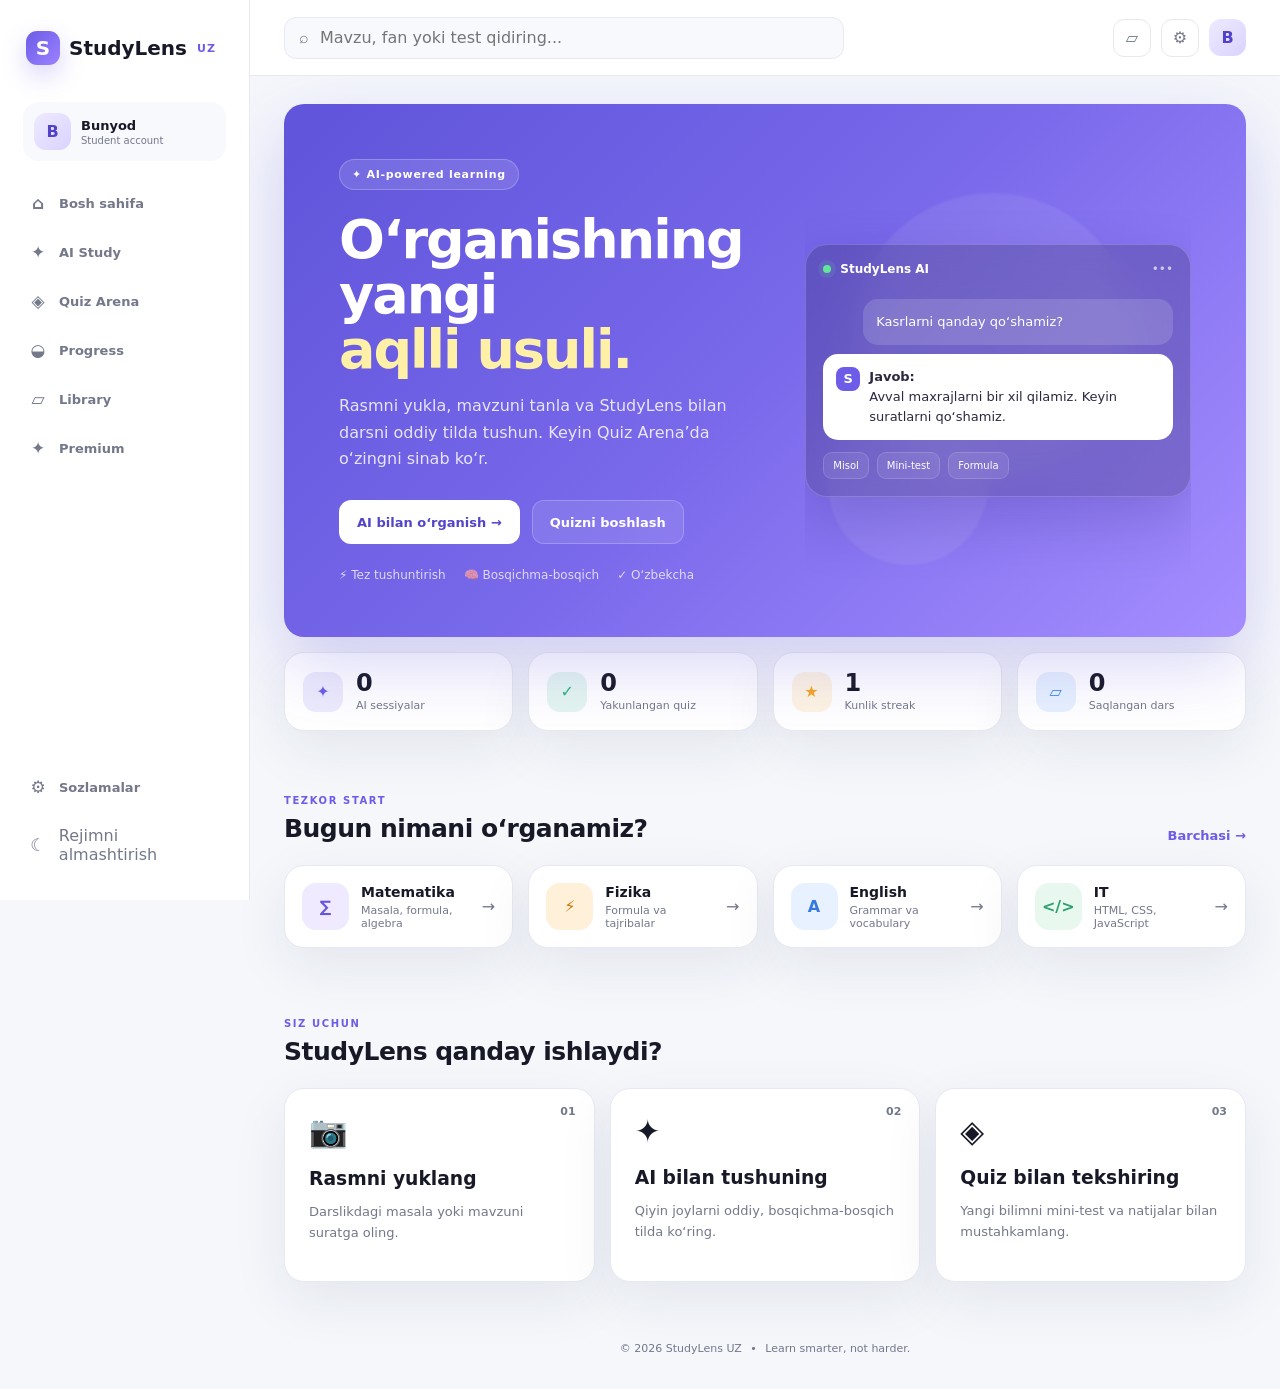
==== index.html @ 44b104f2 "first commit" ====
<!DOCTYPE html>
<html lang="uz">

<head>
    <meta charset="UTF-8" />
    <meta name="viewport" content="width=device-width, initial-scale=1.0" />
    <meta name="theme-color" content="#6c5ce7" />
    <title>StudyLens — Aqlli o‘qish platformasi</title>
    <link rel="stylesheet" href="style.css" />
</head>

<body data-page="home">
    <div class="app-shell">
        <aside class="sidebar" id="sidebar">
            <a class="brand" href="index.html"><span class="brand-mark">S</span><span>StudyLens</span><b>UZ</b></a>
            <div class="profile-mini">
                <div class="avatar" data-avatar>B</div>
                <div><strong data-name>Bunyod</strong><small>Student account</small></div>
            </div>
            <nav class="nav">
                <a href="index.html" data-nav="home"><span>⌂</span> Bosh sahifa</a>
                <a href="study.html" data-nav="study"><span>✦</span> AI Study</a>
                <a href="quiz.html" data-nav="quiz"><span>◈</span> Quiz Arena</a>
                <a href="progress.html" data-nav="progress"><span>◒</span> Progress</a>
                <a href="library.html" data-nav="library"><span>▱</span> Library</a>
                <a href="premium.html" data-nav="premium"><span>✦</span> Premium</a>
            </nav>
            <div class="sidebar-bottom">
                <a href="settings.html" data-nav="settings"><span>⚙</span> Sozlamalar</a>
                <button class="theme-toggle" id="themeToggle"><span>☾</span> Rejimni almashtirish</button>
            </div>
        </aside>

        <main class="main">
            <header class="topbar">
                <button class="mobile-menu" id="mobileMenu">☰</button>
                <div class="search"><span>⌕</span><input id="globalSearch"
                        placeholder="Mavzu, fan yoki test qidiring..." /></div>
                <div class="top-actions"><a class="icon-btn" href="library.html" title="Library">▱</a><a
                        class="icon-btn" href="settings.html" title="Sozlamalar">⚙</a>
                    <div class="avatar" data-avatar>B</div>
                </div>
            </header>

            <section class="page hero-page">
                <div class="hero-main card gradient-card">
                    <div class="hero-copy">
                        <div class="pill">✦ AI-powered learning</div>
                        <h1>O‘rganishning yangi<br /><span>aqlli usuli.</span></h1>
                        <p>Rasmni yukla, mavzuni tanla va StudyLens bilan darsni oddiy tilda tushun. Keyin Quiz Arena’da
                            o‘zingni sinab ko‘r.</p>
                        <div class="hero-actions"><a href="study.html" class="btn btn-light">AI bilan o‘rganish →</a><a
                                href="quiz.html" class="btn btn-ghost">Quizni boshlash</a></div>
                        <div class="hero-meta"><span>⚡ Tez tushuntirish</span><span>🧠 Bosqichma-bosqich</span><span>✓
                                O‘zbekcha</span></div>
                    </div>
                    <div class="hero-visual">
                        <div class="orb orb-1"></div>
                        <div class="orb orb-2"></div>
                        <div class="ai-window">
                            <div class="ai-head"><span class="ai-dot"></span><strong>StudyLens
                                    AI</strong><span>•••</span></div>
                            <div class="ai-message user-msg">Kasrlarni qanday qo‘shamiz?</div>
                            <div class="ai-message ai-msg"><span class="tiny-logo">S</span>
                                <div><strong>Javob:</strong><br />Avval maxrajlarni bir xil qilamiz. Keyin suratlarni
                                    qo‘shamiz.</div>
                            </div>
                            <div class="ai-chip-row"><span>Misol</span><span>Mini-test</span><span>Formula</span></div>
                        </div>
                    </div>
                </div>

                <div class="stats-row">
                    <div class="stat-card card"><span class="stat-icon purple">✦</span>
                        <div><strong data-stat="sessions">0</strong><small>AI sessiyalar</small></div>
                    </div>
                    <div class="stat-card card"><span class="stat-icon green">✓</span>
                        <div><strong data-stat="quizzes">0</strong><small>Yakunlangan quiz</small></div>
                    </div>
                    <div class="stat-card card"><span class="stat-icon orange">★</span>
                        <div><strong data-stat="streak">1</strong><small>Kunlik streak</small></div>
                    </div>
                    <div class="stat-card card"><span class="stat-icon blue">▱</span>
                        <div><strong data-stat="saved">0</strong><small>Saqlangan dars</small></div>
                    </div>
                </div>

                <div class="section-head">
                    <div><span class="eyebrow">TEZKOR START</span>
                        <h2>Bugun nimani o‘rganamiz?</h2>
                    </div><a href="study.html" class="text-link">Barchasi →</a>
                </div>
                <div class="quick-grid">
                    <a class="subject-card card" href="study.html?subject=matematika">
                        <div class="subject-icon math">∑</div>
                        <div>
                            <h3>Matematika</h3>
                            <p>Masala, formula, algebra</p>
                        </div><span>→</span>
                    </a>
                    <a class="subject-card card" href="study.html?subject=fizika">
                        <div class="subject-icon physics">⚡</div>
                        <div>
                            <h3>Fizika</h3>
                            <p>Formula va tajribalar</p>
                        </div><span>→</span>
                    </a>
                    <a class="subject-card card" href="study.html?subject=english">
                        <div class="subject-icon english">A</div>
                        <div>
                            <h3>English</h3>
                            <p>Grammar va vocabulary</p>
                        </div><span>→</span>
                    </a>
                    <a class="subject-card card" href="study.html?subject=it">
                        <div class="subject-icon it">&lt;/&gt;</div>
                        <div>
                            <h3>IT</h3>
                            <p>HTML, CSS, JavaScript</p>
                        </div><span>→</span>
                    </a>
                </div>

                <div class="section-head top-gap">
                    <div><span class="eyebrow">SIZ UCHUN</span>
                        <h2>StudyLens qanday ishlaydi?</h2>
                    </div>
                </div>
                <div class="steps-grid">
                    <div class="step-card card">
                        <div class="step-number">01</div>
                        <div class="step-emoji">📷</div>
                        <h3>Rasmni yuklang</h3>
                        <p>Darslikdagi masala yoki mavzuni suratga oling.</p>
                    </div>
                    <div class="step-card card">
                        <div class="step-number">02</div>
                        <div class="step-emoji">✦</div>
                        <h3>AI bilan tushuning</h3>
                        <p>Qiyin joylarni oddiy, bosqichma-bosqich tilda ko‘ring.</p>
                    </div>
                    <div class="step-card card">
                        <div class="step-number">03</div>
                        <div class="step-emoji">◈</div>
                        <h3>Quiz bilan tekshiring</h3>
                        <p>Yangi bilimni mini-test va natijalar bilan mustahkamlang.</p>
                    </div>
                </div>
            </section>
            <footer class="footer">© 2026 StudyLens UZ <span>•</span> Learn smarter, not harder.</footer>
        </main>
    </div>
    <script src="app.js"></script>
</body>

</html>
---- style.css ----
:root {
    --bg: #f5f7fb;
    --surface: #fff;
    --surface-2: #f8f9fd;
    --text: #171927;
    --muted: #73788a;
    --line: #e7e9f0;
    --primary: #6c5ce7;
    --primary-2: #8f7cf6;
    --green: #27b47e;
    --orange: #f5a623;
    --blue: #3c8cf5;
    --danger: #e25555;
    --shadow: 0 18px 55px rgba(30, 35, 75, .08);
    --radius: 20px;
    --sidebar: 250px;
}

* {
    box-sizing: border-box
}

html {
    scroll-behavior: smooth
}

body {
    margin: 0;
    font-family: Inter, ui-sans-serif, system-ui, -apple-system, BlinkMacSystemFont, "Segoe UI", sans-serif;
    background: var(--bg);
    color: var(--text);
    transition: .2s
}

body.dark {
    --bg: #0c0e15;
    --surface: #151823;
    --surface-2: #1c2030;
    --text: #f6f7ff;
    --muted: #a8adbd;
    --line: #2b3040;
    --shadow: 0 18px 55px rgba(0, 0, 0, .34)
}

body.dark .topbar {
    background: rgba(21, 24, 35, .92)
}

body.dark .search {
    background: #10131d
}

body.dark .profile-mini {
    background: #10131d
}

body.dark .card {
    box-shadow: 0 18px 55px rgba(0, 0, 0, .22)
}

body.dark .btn-secondary {
    background: var(--surface-2)
}

body.dark .ai-msg {
    background: #202435;
    color: #f5f6ff
}

body.dark .result-badge {
    background: #242036
}

body.dark .theme-option.active {
    background: rgba(108, 92, 231, .14)
}

body:not(.dark) .theme-option[data-theme-choice="light"] {
    background: rgba(108, 92, 231, .06)
}

a {
    color: inherit
}

.app-shell {
    min-height: 100vh;
    display: flex
}

.sidebar {
    width: var(--sidebar);
    position: fixed;
    left: 0;
    top: 0;
    bottom: 0;
    background: var(--surface);
    border-right: 1px solid var(--line);
    padding: 24px 16px;
    display: flex;
    flex-direction: column;
    z-index: 30
}

.brand {
    display: flex;
    align-items: center;
    gap: 9px;
    padding: 7px 10px;
    text-decoration: none;
    font-weight: 900;
    font-size: 20px
}

.brand-mark {
    width: 34px;
    height: 34px;
    display: grid;
    place-items: center;
    color: #fff;
    background: linear-gradient(135deg, var(--primary), #9b81ff);
    border-radius: 11px;
    box-shadow: 0 10px 24px rgba(108, 92, 231, .25)
}

.brand b {
    font-size: 11px;
    letter-spacing: 1px;
    color: var(--primary);
    margin-left: 1px
}

.profile-mini {
    margin: 30px 7px 20px;
    padding: 11px;
    border-radius: 16px;
    background: var(--surface-2);
    display: flex;
    align-items: center;
    gap: 10px
}

.profile-mini small,
.profile-mini strong {
    display: block
}

.profile-mini strong {
    font-size: 13px
}

.profile-mini small {
    font-size: 10px;
    color: var(--muted);
    margin-top: 2px
}

.avatar {
    width: 37px;
    height: 37px;
    border-radius: 12px;
    background: linear-gradient(135deg, #efeaff, #d9d3ff);
    color: #5142c9;
    display: grid;
    place-items: center;
    font-weight: 800;
    flex: none
}

.nav {
    display: flex;
    flex-direction: column;
    gap: 5px
}

.nav a,
.sidebar-bottom>a,
.theme-toggle {
    border: 0;
    background: transparent;
    text-decoration: none;
    color: var(--muted);
    display: flex;
    align-items: center;
    gap: 12px;
    padding: 12px 13px;
    border-radius: 13px;
    font-weight: 650;
    font-size: 13px;
    cursor: pointer;
    text-align: left
}

.nav a span,
.sidebar-bottom span {
    width: 18px;
    text-align: center;
    font-size: 17px
}

.nav a:hover,
.sidebar-bottom>a:hover,
.theme-toggle:hover {
    background: var(--surface-2);
    color: var(--text)
}

.nav a.active,
.sidebar-bottom>a.active {
    background: rgba(108, 92, 231, .11);
    color: var(--primary)
}

.sidebar-bottom {
    margin-top: auto
}

.theme-toggle {
    width: 100%;
    font: inherit;
    margin-top: 5px
}

.main {
    margin-left: var(--sidebar);
    width: calc(100% - var(--sidebar));
    min-width: 0
}

.topbar {
    height: 76px;
    background: var(--surface);
    border-bottom: 1px solid var(--line);
    display: flex;
    align-items: center;
    justify-content: space-between;
    padding: 0 34px;
    position: sticky;
    top: 0;
    z-index: 20
}

.search {
    height: 42px;
    min-width: 320px;
    max-width: 560px;
    flex: 1;
    margin-right: 30px;
    background: var(--surface-2);
    border: 1px solid var(--line);
    border-radius: 12px;
    display: flex;
    align-items: center;
    gap: 9px;
    padding: 0 14px;
    color: var(--muted)
}

.search input {
    border: 0;
    outline: 0;
    background: transparent;
    color: var(--text);
    font: inherit;
    width: 100%
}

.top-actions {
    display: flex;
    align-items: center;
    gap: 10px
}

.icon-btn {
    width: 38px;
    height: 38px;
    display: grid;
    place-items: center;
    background: var(--surface);
    border: 1px solid var(--line);
    border-radius: 11px;
    text-decoration: none;
    color: var(--muted);
    cursor: pointer
}

.icon-btn:hover {
    color: var(--text);
    transform: translateY(-1px)
}

.icon-btn.small {
    width: 35px;
    height: 35px
}

.mobile-menu {
    display: none;
    border: 0;
    background: transparent;
    font-size: 22px;
    color: var(--text)
}

.page {
    padding: 34px;
    max-width: 1420px;
    margin: 0 auto
}

.card {
    background: var(--surface);
    border: 1px solid var(--line);
    box-shadow: var(--shadow);
    border-radius: var(--radius)
}

.hero-page {
    padding-top: 28px
}

.gradient-card {
    border: 0;
    overflow: hidden;
    position: relative;
    background: linear-gradient(135deg, #5f54da 0%, #7868ea 48%, #a58dff 100%);
    color: #fff;
    box-shadow: 0 26px 70px rgba(96, 82, 218, .25)
}

.hero-main {
    min-height: 438px;
    display: grid;
    grid-template-columns: 1.05fr .95fr;
    padding: 55px;
    gap: 40px
}

.hero-copy {
    align-self: center;
    max-width: 700px
}

.pill {
    display: inline-flex;
    align-items: center;
    gap: 6px;
    padding: 8px 12px;
    border: 1px solid rgba(255, 255, 255, .22);
    background: rgba(255, 255, 255, .12);
    border-radius: 999px;
    font-size: 11px;
    font-weight: 800;
    letter-spacing: .7px
}

.pill.soft {
    background: rgba(108, 92, 231, .09);
    border: 0;
    color: var(--primary)
}

.hero-copy h1 {
    font-size: 54px;
    line-height: 1.02;
    letter-spacing: -2px;
    margin: 22px 0 16px
}

.hero-copy h1 span {
    color: #fff0a8
}

.hero-copy p {
    max-width: 650px;
    color: rgba(255, 255, 255, .83);
    font-size: 16px;
    line-height: 1.65
}

.hero-actions {
    display: flex;
    gap: 12px;
    flex-wrap: wrap;
    margin: 28px 0 24px
}

.btn {
    display: inline-flex;
    justify-content: center;
    align-items: center;
    gap: 8px;
    min-height: 44px;
    padding: 0 17px;
    border-radius: 12px;
    border: 1px solid transparent;
    text-decoration: none;
    font-weight: 800;
    font-size: 13px;
    cursor: pointer;
    transition: .18s
}

.btn:hover {
    transform: translateY(-1px)
}

.btn-primary {
    background: var(--primary);
    color: #fff;
    box-shadow: 0 10px 24px rgba(108, 92, 231, .24)
}

.btn-light {
    background: #fff;
    color: #5245ca
}

.btn-ghost {
    background: rgba(255, 255, 255, .1);
    color: #fff;
    border-color: rgba(255, 255, 255, .22)
}

.btn-secondary {
    background: var(--surface);
    color: var(--text);
    border-color: var(--line)
}

.btn-danger {
    background: rgba(226, 85, 85, .1);
    color: var(--danger);
    border-color: rgba(226, 85, 85, .25)
}

.wide {
    width: 100%
}

.hero-meta {
    display: flex;
    gap: 18px;
    flex-wrap: wrap;
    color: rgba(255, 255, 255, .75);
    font-size: 12px
}

.hero-visual {
    position: relative;
    display: grid;
    place-items: center;
    overflow: hidden
}

.orb {
    position: absolute;
    border-radius: 50%;
    filter: blur(1px);
    background: rgba(255, 255, 255, .08)
}

.orb-1 {
    width: 280px;
    height: 280px;
    right: 15%;
    top: 8%
}

.orb-2 {
    width: 160px;
    height: 160px;
    left: 6%;
    bottom: 4%
}

.ai-window {
    width: min(390px, 100%);
    padding: 17px;
    border: 1px solid rgba(255, 255, 255, .18);
    background: rgba(20, 17, 57, .22);
    backdrop-filter: blur(18px);
    border-radius: 22px;
    box-shadow: 0 24px 60px rgba(35, 27, 108, .2);
    position: relative
}

.ai-head {
    display: flex;
    align-items: center;
    gap: 9px;
    font-size: 12px;
    padding-bottom: 14px
}

.ai-head>span:last-child {
    margin-left: auto;
    opacity: .65
}

.ai-dot {
    width: 8px;
    height: 8px;
    background: #61e69a;
    border-radius: 50%;
    box-shadow: 0 0 0 5px rgba(97, 230, 154, .1)
}

.ai-message {
    padding: 13px;
    border-radius: 15px;
    font-size: 13px;
    line-height: 1.55;
    margin-top: 9px
}

.user-msg {
    margin-left: 40px;
    background: rgba(255, 255, 255, .14)
}

.ai-msg {
    display: flex;
    gap: 9px;
    background: #fff;
    color: #2a2940
}

.tiny-logo {
    width: 24px;
    height: 24px;
    background: var(--primary);
    color: #fff;
    border-radius: 8px;
    display: grid;
    place-items: center;
    font-weight: 900;
    flex: none
}

.ai-chip-row {
    display: flex;
    gap: 8px;
    margin-top: 12px
}

.ai-chip-row span {
    font-size: 10px;
    padding: 7px 9px;
    border: 1px solid rgba(255, 255, 255, .15);
    border-radius: 9px;
    background: rgba(255, 255, 255, .08)
}

.stats-row {
    display: grid;
    grid-template-columns: repeat(4, 1fr);
    gap: 15px;
    margin-top: 15px
}

.stat-card {
    padding: 18px;
    display: flex;
    align-items: center;
    gap: 13px
}

.stat-card strong {
    font-size: 24px;
    line-height: 1
}

.stat-card small,
.metric small {
    display: block;
    color: var(--muted);
    font-size: 11px;
    margin-top: 4px
}

.stat-icon {
    width: 40px;
    height: 40px;
    border-radius: 13px;
    display: grid;
    place-items: center;
    font-weight: 900
}

.purple {
    background: rgba(108, 92, 231, .12);
    color: var(--primary)
}

.green {
    background: rgba(39, 180, 126, .12);
    color: var(--green)
}

.orange {
    background: rgba(245, 166, 35, .13);
    color: var(--orange)
}

.blue {
    background: rgba(60, 140, 245, .12);
    color: var(--blue)
}

.section-head {
    display: flex;
    justify-content: space-between;
    align-items: flex-end;
    gap: 15px;
    margin: 58px 0 22px
}

.section-head h2 {
    margin: 6px 0 0;
    font-size: 25px;
    letter-spacing: -.5px
}

.eyebrow {
    font-size: 10px;
    letter-spacing: 1.6px;
    font-weight: 900;
    color: var(--primary)
}

.text-link {
    font-size: 13px;
    font-weight: 800;
    color: var(--primary);
    text-decoration: none
}

.quick-grid {
    display: grid;
    grid-template-columns: repeat(4, 1fr);
    gap: 15px
}

.subject-card {
    padding: 17px;
    display: grid;
    grid-template-columns: auto 1fr auto;
    align-items: center;
    gap: 12px;
    text-decoration: none
}

.subject-card h3 {
    margin: 0 0 4px;
    font-size: 14px
}

.subject-card p {
    margin: 0;
    color: var(--muted);
    font-size: 11px
}

.subject-card>span:last-child {
    color: var(--muted)
}

.subject-icon {
    width: 47px;
    height: 47px;
    border-radius: 14px;
    display: grid;
    place-items: center;
    font-weight: 900
}

.math {
    background: #efeaff;
    color: #6655db
}

.physics {
    background: #fff0d9;
    color: #c77b0c
}

.english {
    background: #e8f1ff;
    color: #367ae0
}

.it {
    background: #e9f8ef;
    color: #2c9f6e
}

.top-gap {
    margin-top: 64px
}

.steps-grid {
    display: grid;
    grid-template-columns: repeat(3, 1fr);
    gap: 15px
}

.step-card {
    padding: 24px;
    position: relative;
    overflow: hidden
}

.step-number {
    position: absolute;
    right: 18px;
    top: 16px;
    font-size: 11px;
    font-weight: 900;
    color: var(--muted)
}

.step-emoji {
    font-size: 31px;
    margin-bottom: 18px
}

.step-card h3 {
    margin: 0 0 8px
}

.step-card p,
.page-subtitle {
    color: var(--muted);
    font-size: 13px;
    line-height: 1.6
}

.footer {
    padding: 26px 34px 34px;
    text-align: center;
    color: var(--muted);
    font-size: 11px
}

.footer span {
    padding: 0 5px
}

.page-title {
    font-size: 36px;
    letter-spacing: -1.2px;
    margin: 8px 0 0
}

.page-subtitle {
    margin: 8px 0 0;
    max-width: 720px
}

.status-pill,
.streak-box {
    display: flex;
    align-items: center;
    gap: 8px;
    background: var(--surface);
    border: 1px solid var(--line);
    padding: 10px 13px;
    border-radius: 12px;
    font-size: 11px;
    font-weight: 800
}

.status-pill i {
    width: 8px;
    height: 8px;
    background: var(--green);
    border-radius: 50%;
    box-shadow: 0 0 0 5px rgba(39, 180, 126, .1)
}

.study-layout {
    display: grid;
    grid-template-columns: 1fr 1fr;
    gap: 15px
}

.upload-card,
.answer-card {
    padding: 22px
}

.card-title-row {
    display: flex;
    align-items: center;
    justify-content: space-between;
    gap: 12px
}

.card-title-row h2 {
    font-size: 17px;
    margin: 0
}

.card-title-row p {
    font-size: 11px;
    color: var(--muted);
    margin: 4px 0 0
}

.mini-badge {
    font-size: 9px;
    font-weight: 900;
    letter-spacing: 1px;
    padding: 7px 8px;
    border-radius: 8px;
    background: var(--surface-2);
    border: 1px solid var(--line);
    color: var(--muted)
}

.dropzone {
    margin-top: 18px;
    border: 1.5px dashed #cfd2df;
    background: var(--surface-2);
    min-height: 185px;
    border-radius: 16px;
    display: flex;
    flex-direction: column;
    align-items: center;
    justify-content: center;
    text-align: center;
    padding: 20px;
    transition: .18s
}

.dark .dropzone {
    border-color: #383c4c
}

.dropzone.drag {
    border-color: var(--primary);
    background: rgba(108, 92, 231, .07)
}

.drop-icon {
    width: 48px;
    height: 48px;
    border-radius: 14px;
    background: rgba(108, 92, 231, .11);
    color: var(--primary);
    display: grid;
    place-items: center;
    font-size: 24px;
    font-weight: 900;
    margin-bottom: 10px
}

.dropzone h3 {
    font-size: 13px;
    margin: 0
}

.dropzone p {
    color: var(--muted);
    font-size: 10px;
    margin: 5px 0 15px
}

.file-btn {
    min-height: 37px;
    padding: 0 13px;
    font-size: 11px
}

.image-preview {
    position: relative;
    margin-top: 14px
}

.image-preview img {
    width: 100%;
    max-height: 250px;
    object-fit: contain;
    border-radius: 14px;
    background: var(--surface-2);
    border: 1px solid var(--line)
}

.remove-image {
    position: absolute;
    right: 10px;
    top: 10px;
    width: 31px;
    height: 31px;
    border: 0;
    border-radius: 10px;
    background: rgba(17, 18, 26, .8);
    color: #fff;
    font-size: 20px;
    cursor: pointer
}

.hidden {
    display: none !important
}

.form-grid {
    display: grid;
    grid-template-columns: 1fr 1fr;
    gap: 12px;
    margin-top: 15px
}

.form-grid label,
.textarea-label,
.settings-panel label {
    font-size: 11px;
    font-weight: 800;
    color: var(--muted)
}

select,
textarea,
input[type=text] {
    margin-top: 7px;
    width: 100%;
    border: 1px solid var(--line);
    background: var(--surface-2);
    color: var(--text);
    border-radius: 11px;
    outline: 0;
    padding: 12px 13px;
    font: inherit;
    font-size: 12px
}

textarea {
    height: 115px;
    resize: vertical
}

.textarea-label {
    display: block;
    margin-top: 13px
}

.prompt-row {
    display: flex;
    gap: 7px;
    flex-wrap: wrap;
    margin: 11px 0
}

.prompt-chip {
    border: 1px solid var(--line);
    background: var(--surface);
    color: var(--muted);
    padding: 7px 9px;
    border-radius: 999px;
    font-size: 10px;
    cursor: pointer
}

.prompt-chip:hover {
    border-color: var(--primary);
    color: var(--primary)
}

.answer-card {
    display: flex;
    flex-direction: column;
    min-height: 642px
}

.empty-state {
    flex: 1;
    display: grid;
    place-items: center;
    text-align: center;
    align-content: center;
    padding: 50px
}

.empty-orb {
    width: 73px;
    height: 73px;
    border-radius: 23px;
    display: grid;
    place-items: center;
    background: linear-gradient(135deg, #eeeaff, #f9f6ff);
    color: var(--primary);
    font-size: 30px;
    margin-bottom: 13px
}

.empty-state h3 {
    margin: 0 0 7px;
    font-size: 15px
}

.empty-state p {
    max-width: 280px;
    color: var(--muted);
    font-size: 11px;
    line-height: 1.6
}

.answer-content {
    margin-top: 22px;
    font-size: 13px;
    line-height: 1.72
}

.answer-content h3 {
    margin: 0 0 10px;
    font-size: 18px
}

.answer-content h4 {
    font-size: 12px;
    margin: 20px 0 8px
}

.answer-content .formula {
    font-family: ui-monospace, SFMono-Regular, Menlo, monospace;
    background: var(--surface-2);
    border: 1px solid var(--line);
    padding: 13px;
    border-radius: 12px
}

.answer-content .callout {
    padding: 12px 13px;
    background: rgba(108, 92, 231, .08);
    border-left: 3px solid var(--primary);
    border-radius: 10px
}

.answer-footer {
    display: flex;
    justify-content: space-between;
    align-items: center;
    margin-top: auto;
    padding-top: 17px;
    border-top: 1px solid var(--line);
    color: var(--muted);
    font-size: 10px
}

.text-btn {
    border: 0;
    background: transparent;
    color: var(--primary);
    font-weight: 800;
    cursor: pointer;
    padding: 0
}

.tip-banner {
    margin-top: 15px;
    display: flex;
    align-items: flex-start;
    gap: 13px;
    padding: 17px
}

.tip-icon {
    width: 38px;
    height: 38px;
    border-radius: 12px;
    background: #fff4d9;
    display: grid;
    place-items: center
}

.tip-banner strong {
    font-size: 12px
}

.tip-banner p {
    margin: 4px 0 0;
    color: var(--muted);
    font-size: 11px
}

.streak-box strong {
    font-size: 18px;
    display: block
}

.streak-box small {
    color: var(--muted);
    font-size: 9px
}

.quiz-categories {
    display: grid;
    grid-template-columns: repeat(4, 1fr);
    gap: 12px
}

.quiz-category {
    border: 1px solid var(--line);
    background: var(--surface);
    border-radius: 17px;
    padding: 15px;
    text-align: left;
    cursor: pointer;
    display: grid;
    grid-template-columns: auto 1fr;
    column-gap: 11px;
    row-gap: 2px
}

.quiz-category span {
    grid-row: 1/3;
    width: 43px;
    height: 43px;
    border-radius: 13px;
    display: grid;
    place-items: center;
    background: var(--surface-2);
    color: var(--primary);
    font-weight: 900
}

.quiz-category strong {
    align-self: end;
    font-size: 12px
}

.quiz-category small {
    font-size: 10px;
    color: var(--muted)
}

.quiz-category.active {
    border-color: rgba(108, 92, 231, .35);
    box-shadow: 0 10px 30px rgba(108, 92, 231, .08)
}

.featured-quiz {
    margin-top: 15px;
    padding: 32px;
    display: flex;
    justify-content: space-between;
    align-items: center;
    overflow: hidden
}

.featured-quiz h2 {
    font-size: 29px;
    margin: 14px 0 9px
}

.featured-quiz p {
    color: var(--muted);
    font-size: 12px;
    margin-bottom: 20px
}

.quiz-art {
    width: 155px;
    height: 155px;
    border-radius: 42px;
    background: linear-gradient(135deg, #ece8ff, #f8f5ff);
    display: grid;
    place-items: center;
    color: var(--primary);
    font-size: 80px;
    transform: rotate(7deg);
    box-shadow: 0 25px 55px rgba(108, 92, 231, .12)
}

.quiz-runner {
    padding-top: 14px
}

.quiz-top {
    display: flex;
    align-items: center;
    gap: 20px;
    margin-bottom: 16px
}

.quiz-progress {
    flex: 1
}

.progress-line {
    height: 7px;
    background: var(--line);
    border-radius: 999px;
    overflow: hidden
}

.progress-line span {
    height: 100%;
    display: block;
    width: 20%;
    background: var(--primary);
    border-radius: 999px;
    transition: .2s
}

.quiz-progress>span {
    font-size: 9px;
    color: var(--muted);
    display: block;
    margin-top: 5px;
    text-align: right
}

.timer {
    font-family: ui-monospace, monospace;
    font-weight: 900;
    font-size: 13px;
    padding: 9px 12px;
    border-radius: 10px;
    background: var(--surface);
    border: 1px solid var(--line)
}

.question-card {
    max-width: 850px;
    margin: 0 auto;
    padding: 30px
}

.question-card h2 {
    font-size: 26px;
    line-height: 1.35;
    margin: 10px 0 24px
}

.options {
    display: grid;
    gap: 10px
}

.option {
    border: 1px solid var(--line);
    background: var(--surface);
    border-radius: 13px;
    padding: 14px;
    text-align: left;
    font: inherit;
    color: var(--text);
    cursor: pointer
}

.option:hover {
    border-color: var(--primary);
    background: rgba(108, 92, 231, .05)
}

.option.selected {
    border-color: var(--primary);
    background: rgba(108, 92, 231, .1)
}

.question-card .btn {
    margin-top: 20px
}

.quiz-result {
    max-width: 650px;
    margin: 30px auto;
    padding: 36px;
    text-align: center
}

.result-badge {
    width: 74px;
    height: 74px;
    border-radius: 24px;
    display: grid;
    place-items: center;
    background: linear-gradient(135deg, #f3edff, #fff);
    color: var(--primary);
    font-size: 31px;
    margin: 0 auto 15px
}

.quiz-result h2 {
    font-size: 50px;
    margin: 9px 0
}

.quiz-result p {
    color: var(--muted);
    font-size: 13px
}

.result-actions {
    display: flex;
    justify-content: center;
    gap: 10px;
    margin-top: 22px
}

.progress-overview {
    display: grid;
    grid-template-columns: 1.6fr .8fr;
    gap: 15px
}

.level-card,
.ring-card {
    padding: 22px
}

.level-top {
    display: flex;
    align-items: center;
    gap: 14px
}

.level-avatar {
    width: 54px;
    height: 54px;
    border-radius: 16px;
    background: rgba(108, 92, 231, .11);
    color: var(--primary);
    display: grid;
    place-items: center;
    font-size: 20px;
    font-weight: 900
}

.level-top h2 {
    font-size: 17px;
    margin: 4px 0
}

.level-top p,
.ring-card p {
    margin: 0;
    color: var(--muted);
    font-size: 10px
}

.xp-line {
    height: 9px;
    background: var(--line);
    border-radius: 999px;
    overflow: hidden;
    margin-top: 23px
}

.xp-line span {
    display: block;
    height: 100%;
    background: linear-gradient(90deg, var(--primary), #9a88ff);
    border-radius: 999px
}

.level-meta {
    display: flex;
    justify-content: space-between;
    font-size: 10px;
    color: var(--muted);
    margin-top: 7px
}

.ring-card {
    display: flex;
    align-items: center;
    gap: 16px
}

.ring {
    --p: 0%;
    width: 100px;
    height: 100px;
    border-radius: 50%;
    background: conic-gradient(var(--primary) var(--p), var(--line) 0);
    display: grid;
    place-items: center;
    position: relative;
    flex: none
}

.ring:after {
    content: "";
    position: absolute;
    inset: 9px;
    background: var(--surface);
    border-radius: 50%
}

.ring>div {
    position: relative;
    z-index: 1;
    text-align: center
}

.ring strong {
    display: block;
    font-size: 17px
}

.ring small {
    display: block;
    font-size: 9px;
    color: var(--muted)
}

.metrics-grid {
    display: grid;
    grid-template-columns: repeat(4, 1fr);
    gap: 15px;
    margin-top: 15px
}

.metric {
    padding: 17px;
    display: flex;
    gap: 11px;
    align-items: center
}

.metric>span {
    font-size: 20px;
    color: var(--primary)
}

.metric strong {
    font-size: 21px
}

.chart-card {
    margin-top: 15px;
    padding: 22px
}

.bar-chart {
    height: 190px;
    display: flex;
    align-items: flex-end;
    gap: 12px;
    padding: 18px 6px 5px
}

.bar {
    flex: 1;
    min-width: 15px;
    background: linear-gradient(180deg, var(--primary-2), var(--primary));
    border-radius: 9px 9px 5px 5px;
    position: relative;
    opacity: .9
}

.bar em {
    position: absolute;
    bottom: -18px;
    left: 50%;
    transform: translateX(-50%);
    font-style: normal;
    font-size: 9px;
    color: var(--muted)
}

.bar i {
    position: absolute;
    top: -17px;
    left: 50%;
    transform: translateX(-50%);
    font-style: normal;
    font-size: 9px;
    color: var(--muted)
}

.insights {
    margin-top: 15px;
    padding: 0
}

.insight {
    display: flex;
    gap: 12px;
    padding: 18px;
    border-bottom: 1px solid var(--line)
}

.insight:last-child {
    border-bottom: 0
}

.insight-icon {
    width: 35px;
    height: 35px;
    border-radius: 11px;
    display: grid;
    place-items: center;
    background: rgba(108, 92, 231, .1);
    color: var(--primary)
}

.insight strong {
    font-size: 12px
}

.insight p {
    margin: 4px 0 0;
    color: var(--muted);
    font-size: 11px
}

.library-grid {
    display: grid;
    grid-template-columns: repeat(3, 1fr);
    gap: 15px
}

.library-item {
    padding: 19px
}

.library-item h3 {
    font-size: 15px;
    margin: 0 0 8px
}

.library-item p {
    font-size: 11px;
    color: var(--muted);
    line-height: 1.6;
    display: -webkit-box;
    -webkit-line-clamp: 4;
    -webkit-box-orient: vertical;
    overflow: hidden
}

.library-meta {
    display: flex;
    justify-content: space-between;
    align-items: center;
    margin-top: 15px;
    padding-top: 12px;
    border-top: 1px solid var(--line);
    font-size: 9px;
    color: var(--muted)
}

.library-item .delete-note {
    border: 0;
    background: transparent;
    color: var(--danger);
    cursor: pointer
}

.empty-library {
    grid-column: 1/-1;
    padding: 65px;
    text-align: center
}

.empty-library .empty-orb {
    margin: 0 auto 14px
}

.settings-layout {
    display: grid;
    grid-template-columns: 220px 1fr;
    gap: 15px
}

.settings-nav {
    padding: 10px;
    align-self: start
}

.settings-tab {
    display: block;
    width: 100%;
    text-align: left;
    background: transparent;
    border: 0;
    padding: 11px 12px;
    border-radius: 11px;
    color: var(--muted);
    font: inherit;
    font-size: 12px;
    cursor: pointer
}

.settings-tab.active {
    background: rgba(108, 92, 231, .1);
    color: var(--primary);
    font-weight: 800
}

.settings-panel {
    padding: 25px
}

.setting-section {
    padding-bottom: 25px;
    margin-bottom: 25px;
    border-bottom: 1px solid var(--line);
    display: grid;
    grid-template-columns: 1fr minmax(250px, 360px) auto;
    align-items: end;
    gap: 15px
}

.setting-section:last-child {
    border-bottom: 0;
    margin-bottom: 0;
    padding-bottom: 0
}

.setting-section h2 {
    font-size: 16px;
    margin: 6px 0
}

.setting-section p {
    margin: 0;
    color: var(--muted);
    font-size: 11px
}

.setting-section label {
    color: var(--text)
}

.theme-options {
    display: flex;
    gap: 8px
}

.theme-option {
    border: 1px solid var(--line);
    background: var(--surface-2);
    color: var(--text);
    border-radius: 11px;
    padding: 11px 15px;
    cursor: pointer;
    font: inherit;
    font-size: 11px
}

.theme-option.active {
    border-color: var(--primary);
    color: var(--primary)
}

.danger .eyebrow {
    color: var(--danger)
}

@media (max-width:1050px) {
    :root {
        --sidebar: 220px
    }

    .hero-main {
        grid-template-columns: 1fr
    }

    .hero-visual {
        display: none
    }

    .quick-grid {
        grid-template-columns: repeat(2, 1fr)
    }

    .study-layout {
        grid-template-columns: 1fr
    }

    .library-grid {
        grid-template-columns: repeat(2, 1fr)
    }

    .progress-overview {
        grid-template-columns: 1fr
    }

    .metrics-grid {
        grid-template-columns: repeat(2, 1fr)
    }
}

@media (max-width:760px) {
    :root {
        --sidebar: 0px
    }

    .sidebar {
        width: 260px;
        transform: translateX(-100%);
        transition: .2s;
        box-shadow: 25px 0 60px rgba(0, 0, 0, .12)
    }

    .sidebar.open {
        transform: translateX(0)
    }

    .main {
        margin-left: 0;
        width: 100%
    }

    .topbar {
        padding: 0 16px;
        gap: 10px
    }

    .mobile-menu {
        display: block
    }

    .search {
        min-width: 0;
        margin-right: 0
    }

    .top-actions .icon-btn {
        display: none
    }

    .page {
        padding: 22px 16px
    }

    .hero-main {
        padding: 31px 24px
    }

    .hero-copy h1 {
        font-size: 39px;
        letter-spacing: -1.5px
    }

    .stats-row,
    .quick-grid,
    .steps-grid,
    .quiz-categories,
    .metrics-grid,
    .library-grid {
        grid-template-columns: 1fr
    }

    .section-head {
        align-items: flex-start;
        flex-direction: column;
        margin-top: 35px
    }

    .page-title {
        font-size: 29px
    }

    .featured-quiz {
        padding: 24px
    }

    .quiz-art {
        display: none
    }

    .quiz-top {
        gap: 10px
    }

    .question-card {
        padding: 22px
    }

    .setting-section {
        grid-template-columns: 1fr
    }

    .settings-layout {
        grid-template-columns: 1fr
    }

    .settings-nav {
        display: flex;
        gap: 7px;
        overflow: auto
    }

    .settings-tab {
        white-space: nowrap
    }

    .ring-card {
        justify-content: center
    }

    .footer {
        padding-left: 16px;
        padding-right: 16px
    }
}


/* PREMIUM */
.premium-page {
    padding-top: 28px
}

.premium-hero {
    min-height: 460px;
    display: grid;
    grid-template-columns: 1.08fr .92fr;
    gap: 24px;
    padding: 50px;
    overflow: hidden;
    position: relative;
    background: linear-gradient(135deg, #151129 0%, #2a1e62 47%, #6c5ce7 100%);
    color: #fff;
    border: 0;
    box-shadow: 0 30px 90px rgba(66, 47, 155, .28)
}

.premium-hero:before {
    content: "";
    position: absolute;
    inset: 0;
    background: radial-gradient(circle at 80% 25%, rgba(255, 255, 255, .2), transparent 24%), radial-gradient(circle at 18% 90%, rgba(151, 126, 255, .18), transparent 30%);
    pointer-events: none
}

.premium-hero-copy {
    align-self: center;
    position: relative;
    z-index: 2;
    max-width: 690px
}

.premium-kicker {
    display: inline-flex;
    padding: 8px 11px;
    border-radius: 999px;
    background: rgba(255, 255, 255, .12);
    border: 1px solid rgba(255, 255, 255, .15);
    font-size: 10px;
    font-weight: 900;
    letter-spacing: 1.4px
}

.premium-hero h1 {
    margin: 20px 0 15px;
    font-size: 52px;
    line-height: 1.02;
    letter-spacing: -2px
}

.premium-hero h1 span {
    color: #ffe99b
}

.premium-hero p {
    max-width: 610px;
    color: rgba(255, 255, 255, .78);
    font-size: 15px;
    line-height: 1.7
}

.btn-premium {
    background: linear-gradient(135deg, #ffd86b, #fff1b6);
    color: #3b2b00;
    box-shadow: 0 13px 28px rgba(255, 216, 107, .2);
    border: 0
}

.premium-trust {
    display: flex;
    gap: 18px;
    flex-wrap: wrap;
    color: rgba(255, 255, 255, .68);
    font-size: 11px
}

.premium-orbit {
    position: relative;
    display: grid;
    place-items: center;
    min-height: 330px;
    overflow: hidden
}

.premium-ring {
    position: absolute;
    border-radius: 50%;
    border: 1px solid rgba(255, 255, 255, .2)
}

.ring-a {
    width: 310px;
    height: 310px;
    animation: spin 18s linear infinite
}

.ring-b {
    width: 220px;
    height: 220px;
    border-style: dashed;
    animation: spin-rev 13s linear infinite
}

.premium-glow {
    width: 240px;
    height: 240px;
    border-radius: 50%;
    background: radial-gradient(circle, rgba(255, 227, 128, .34), rgba(108, 92, 231, .05) 60%, transparent 70%);
    filter: blur(6px)
}

.premium-card-art {
    position: absolute;
    width: 190px;
    height: 235px;
    border-radius: 25px;
    display: flex;
    flex-direction: column;
    align-items: center;
    justify-content: center;
    background: linear-gradient(150deg, rgba(255, 255, 255, .17), rgba(255, 255, 255, .06));
    border: 1px solid rgba(255, 255, 255, .22);
    backdrop-filter: blur(20px);
    box-shadow: 0 30px 80px rgba(0, 0, 0, .25);
    text-align: center
}

.premium-card-art .premium-star {
    font-size: 40px;
    color: #ffe58d;
    margin-bottom: 13px
}

.premium-card-art strong {
    font-size: 20px;
    letter-spacing: 2px
}

.premium-card-art small {
    color: rgba(255, 255, 255, .68);
    margin-top: 5px;
    font-size: 10px
}

.premium-art-line {
    width: 90px;
    height: 2px;
    background: linear-gradient(90deg, transparent, #ffe58d, transparent);
    margin: 18px 0
}

.premium-card-art>span {
    font-size: 8px;
    letter-spacing: 1.2px;
    color: rgba(255, 255, 255, .55)
}

.premium-status {
    margin-top: 15px;
    padding: 20px 22px;
    display: flex;
    align-items: center;
    gap: 14px
}

.premium-status-icon {
    width: 45px;
    height: 45px;
    border-radius: 14px;
    display: grid;
    place-items: center;
    background: rgba(108, 92, 231, .11);
    color: var(--primary);
    font-size: 20px
}

.premium-status h2 {
    margin: 5px 0;
    font-size: 18px
}

.premium-status p {
    margin: 0;
    color: var(--muted);
    font-size: 11px
}

.premium-status-badge {
    margin-left: auto;
    padding: 8px 10px;
    border-radius: 999px;
    font-size: 9px;
    font-weight: 900;
    background: var(--surface-2);
    color: var(--muted);
    border: 1px solid var(--line)
}

.premium-status-badge.is-premium {
    background: rgba(255, 214, 93, .16);
    color: #b78300;
    border-color: rgba(255, 214, 93, .35)
}

.premium-feature-grid {
    display: grid;
    grid-template-columns: repeat(3, 1fr);
    gap: 15px
}

.premium-feature {
    padding: 19px;
    display: grid;
    grid-template-columns: auto 1fr auto;
    gap: 12px;
    align-items: start
}

.feature-icon {
    width: 42px;
    height: 42px;
    border-radius: 13px;
    display: grid;
    place-items: center;
    font-weight: 900
}

.feature-icon.pink {
    background: rgba(227, 91, 180, .12);
    color: #d457a8
}

.feature-icon.gold {
    background: rgba(232, 180, 55, .14);
    color: #bb8610
}

.premium-feature h3 {
    margin: 1px 0 6px;
    font-size: 14px
}

.premium-feature p {
    margin: 0;
    color: var(--muted);
    font-size: 11px;
    line-height: 1.55
}

.feature-tag {
    font-size: 8px;
    font-weight: 900;
    padding: 6px 7px;
    border-radius: 7px;
    background: rgba(108, 92, 231, .09);
    color: var(--primary)
}

.plans-grid {
    display: grid;
    grid-template-columns: 1fr 1fr;
    gap: 15px
}

.plan-card {
    padding: 28px;
    position: relative
}

.plan-card h3 {
    font-size: 22px;
    margin: 7px 0
}

.plan-label {
    font-size: 9px;
    font-weight: 900;
    letter-spacing: 1.5px;
    color: var(--muted)
}

.plan-price {
    font-size: 34px;
    font-weight: 900;
    letter-spacing: -1px;
    margin: 15px 0 7px
}

.plan-price small {
    font-size: 11px;
    font-weight: 700;
    color: var(--muted);
    letter-spacing: 0
}

.plan-card p {
    color: var(--muted);
    font-size: 12px;
    line-height: 1.55
}

.plan-list {
    display: grid;
    gap: 10px;
    margin: 21px 0 24px
}

.plan-list span {
    font-size: 11px;
    color: var(--text)
}

.featured-plan {
    border: 1px solid rgba(108, 92, 231, .55);
    box-shadow: 0 24px 60px rgba(108, 92, 231, .13)
}

.popular-label {
    position: absolute;
    right: 19px;
    top: 19px;
    font-size: 8px;
    font-weight: 900;
    padding: 7px 8px;
    border-radius: 999px;
    background: rgba(108, 92, 231, .12);
    color: var(--primary);
    letter-spacing: .6px
}

.premium-note {
    margin-top: 15px;
    padding: 18px 20px
}

.premium-note strong {
    font-size: 12px
}

.premium-note p {
    margin: 6px 0 0;
    color: var(--muted);
    font-size: 11px;
    line-height: 1.6
}

.premium-modal {
    position: fixed;
    inset: 0;
    z-index: 100;
    display: grid;
    place-items: center;
    padding: 20px
}

.premium-modal.hidden {
    display: none
}

.premium-modal-backdrop {
    position: absolute;
    inset: 0;
    background: rgba(8, 10, 19, .58);
    backdrop-filter: blur(8px)
}

.premium-modal-card {
    position: relative;
    width: min(440px, 100%);
    padding: 34px;
    text-align: center;
    z-index: 2
}

.modal-close {
    position: absolute;
    right: 13px;
    top: 11px;
    width: 34px;
    height: 34px;
    border-radius: 10px;
    border: 1px solid var(--line);
    background: var(--surface);
    color: var(--muted);
    font-size: 22px;
    cursor: pointer
}

.modal-sparkle {
    width: 58px;
    height: 58px;
    border-radius: 18px;
    margin: 0 auto 15px;
    display: grid;
    place-items: center;
    background: linear-gradient(135deg, #ffd76b, #fff0b0);
    color: #5b4300;
    font-size: 25px
}

.premium-modal-card h2 {
    font-size: 25px;
    margin: 8px 0
}

.premium-modal-card p {
    color: var(--muted);
    font-size: 12px;
    line-height: 1.7;
    margin: 0 0 20px
}

.modal-open {
    overflow: hidden
}

@keyframes spin {
    to {
        transform: rotate(360deg)
    }
}

@keyframes spin-rev {
    to {
        transform: rotate(-360deg)
    }
}

@media (max-width:1050px) {
    .premium-hero {
        grid-template-columns: 1fr
    }

    .premium-orbit {
        display: none
    }

    .premium-feature-grid {
        grid-template-columns: repeat(2, 1fr)
    }
}

@media (max-width:760px) {
    .premium-hero {
        padding: 30px 24px
    }

    .premium-hero h1 {
        font-size: 39px
    }

    .premium-feature-grid,
    .plans-grid {
        grid-template-columns: 1fr
    }

    .premium-status {
        align-items: flex-start
    }

    .premium-status-badge {
        margin-left: 0
    }

    .premium-feature {
        grid-template-columns: auto 1fr
    }

    .feature-tag {
        grid-column: 2;
        justify-self: start
    }
}

.premium-promo {
    margin-top: 15px;
    padding: 22px;
    display: flex;
    align-items: center;
    justify-content: space-between;
    gap: 20px;
    background: linear-gradient(120deg, rgba(108, 92, 231, .08), rgba(255, 214, 93, .10));
    border-color: rgba(108, 92, 231, .16)
}

.premium-promo h2 {
    margin: 9px 0 6px;
    font-size: 19px
}

.premium-promo p {
    margin: 0;
    color: var(--muted);
    font-size: 11px;
    line-height: 1.55;
    max-width: 620px
}

.premium-promo .premium-kicker {
    color: var(--primary);
    background: rgba(108, 92, 231, .08);
    border-color: transparent;
    font-size: 9px
}

.dark .premium-promo {
    background: linear-gradient(120deg, rgba(108, 92, 231, .14), rgba(255, 214, 93, .07))
}

@media(max-width:760px) {
    .premium-promo {
        align-items: flex-start;
        flex-direction: column
    }
}
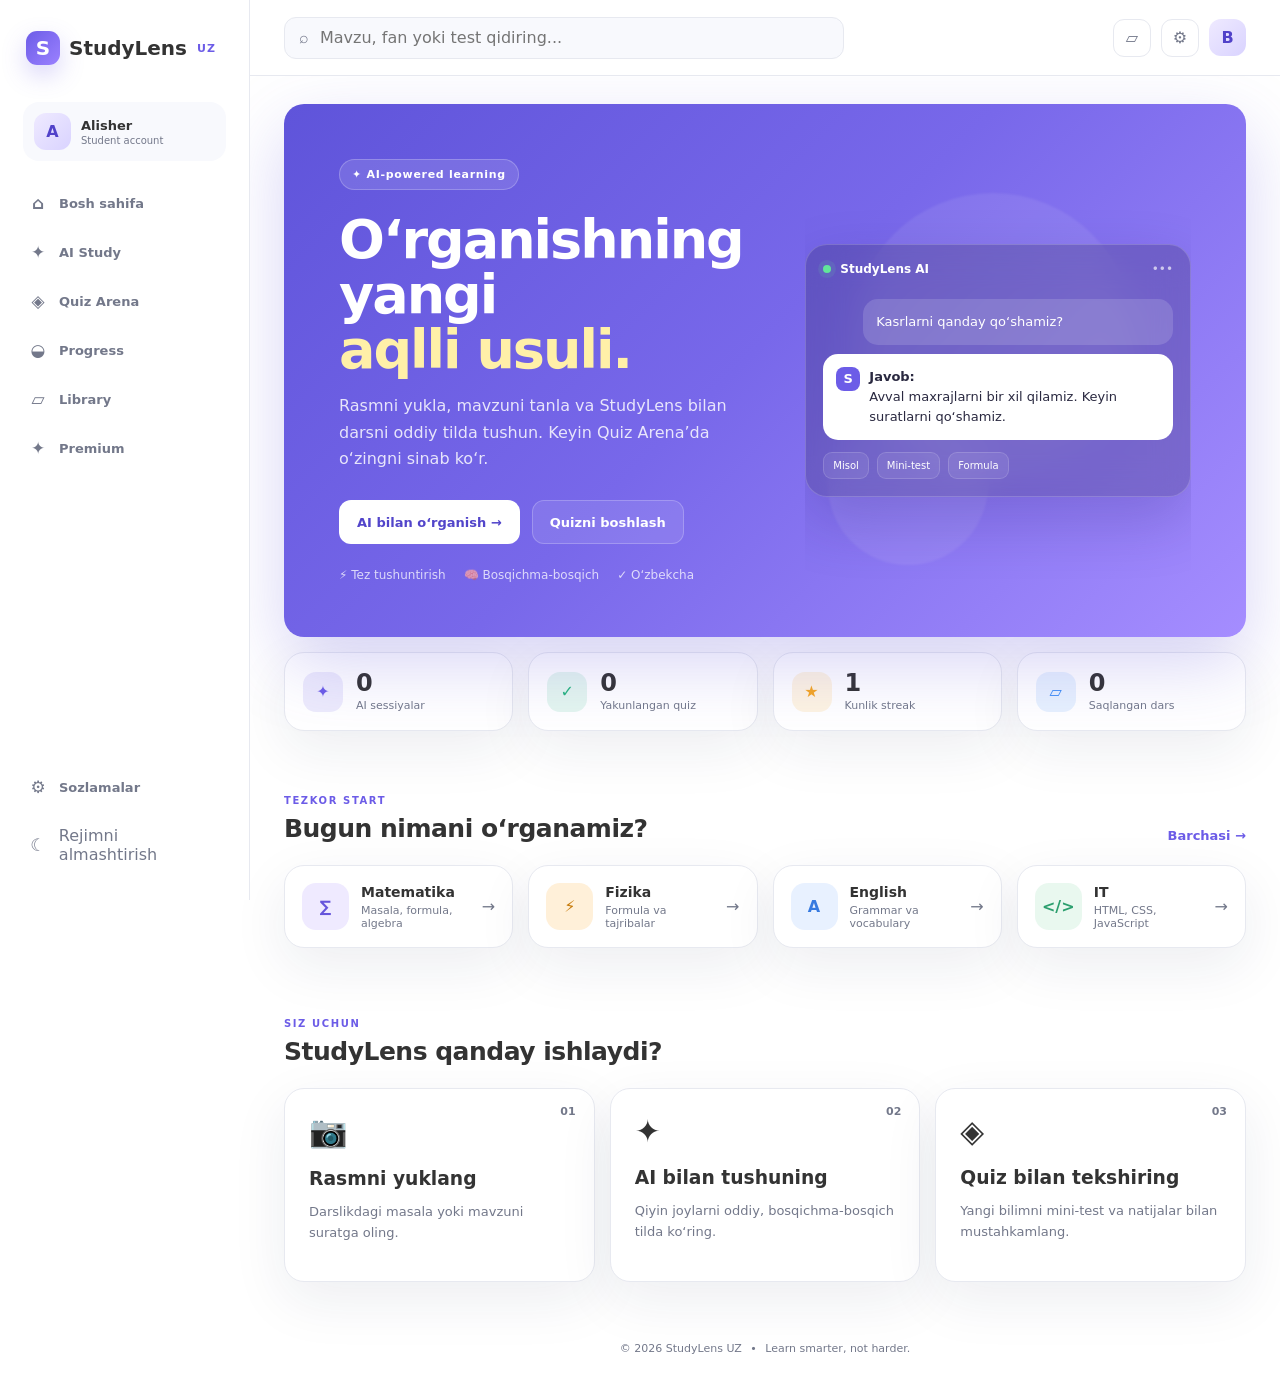
==== commit 0a016710: "change text in settings.html" ====
--- a/index.html
+++ b/index.html
@@ -5,7 +5,7 @@
     <meta charset="UTF-8" />
     <meta name="viewport" content="width=device-width, initial-scale=1.0" />
     <meta name="theme-color" content="#6c5ce7" />
-    <title>StudyLens — Aqlli o‘qish platformasi</title>
+    <title>StudyLens — Aqlli o'qish platformasi</title>
     <link rel="stylesheet" href="style.css" />
 </head>
 
@@ -14,8 +14,8 @@
         <aside class="sidebar" id="sidebar">
             <a class="brand" href="index.html"><span class="brand-mark">S</span><span>StudyLens</span><b>UZ</b></a>
             <div class="profile-mini">
-                <div class="avatar" data-avatar>B</div>
-                <div><strong data-name>Bunyod</strong><small>Student account</small></div>
+                <div class="avatar" data-avatar>A</div>
+                <div><strong data-name>Alisher</strong><small>Student account</small></div>
             </div>
             <nav class="nav">
                 <a href="index.html" data-nav="home"><span>⌂</span> Bosh sahifa</a>
--- a/style.css
+++ b/style.css
@@ -2318,4 +2318,23 @@
         align-items: flex-start;
         flex-direction: column
     }
+}
+
+/* Standart (Light) ranglar */
+:root {
+    --bg-color: #ffffff;
+    --text-color: #333333;
+    /* Boshqa ranglar... */
+}
+
+/* Dark rejim uchun ranglar */
+[data-theme="dark"] {
+    --bg-color: #121212;
+    --text-color: #f0f0f0;
+    /* Qora rejimdagi ranglar... */
+}
+
+body {
+    background-color: var(--bg-color);
+    color: var(--text-color);
 }
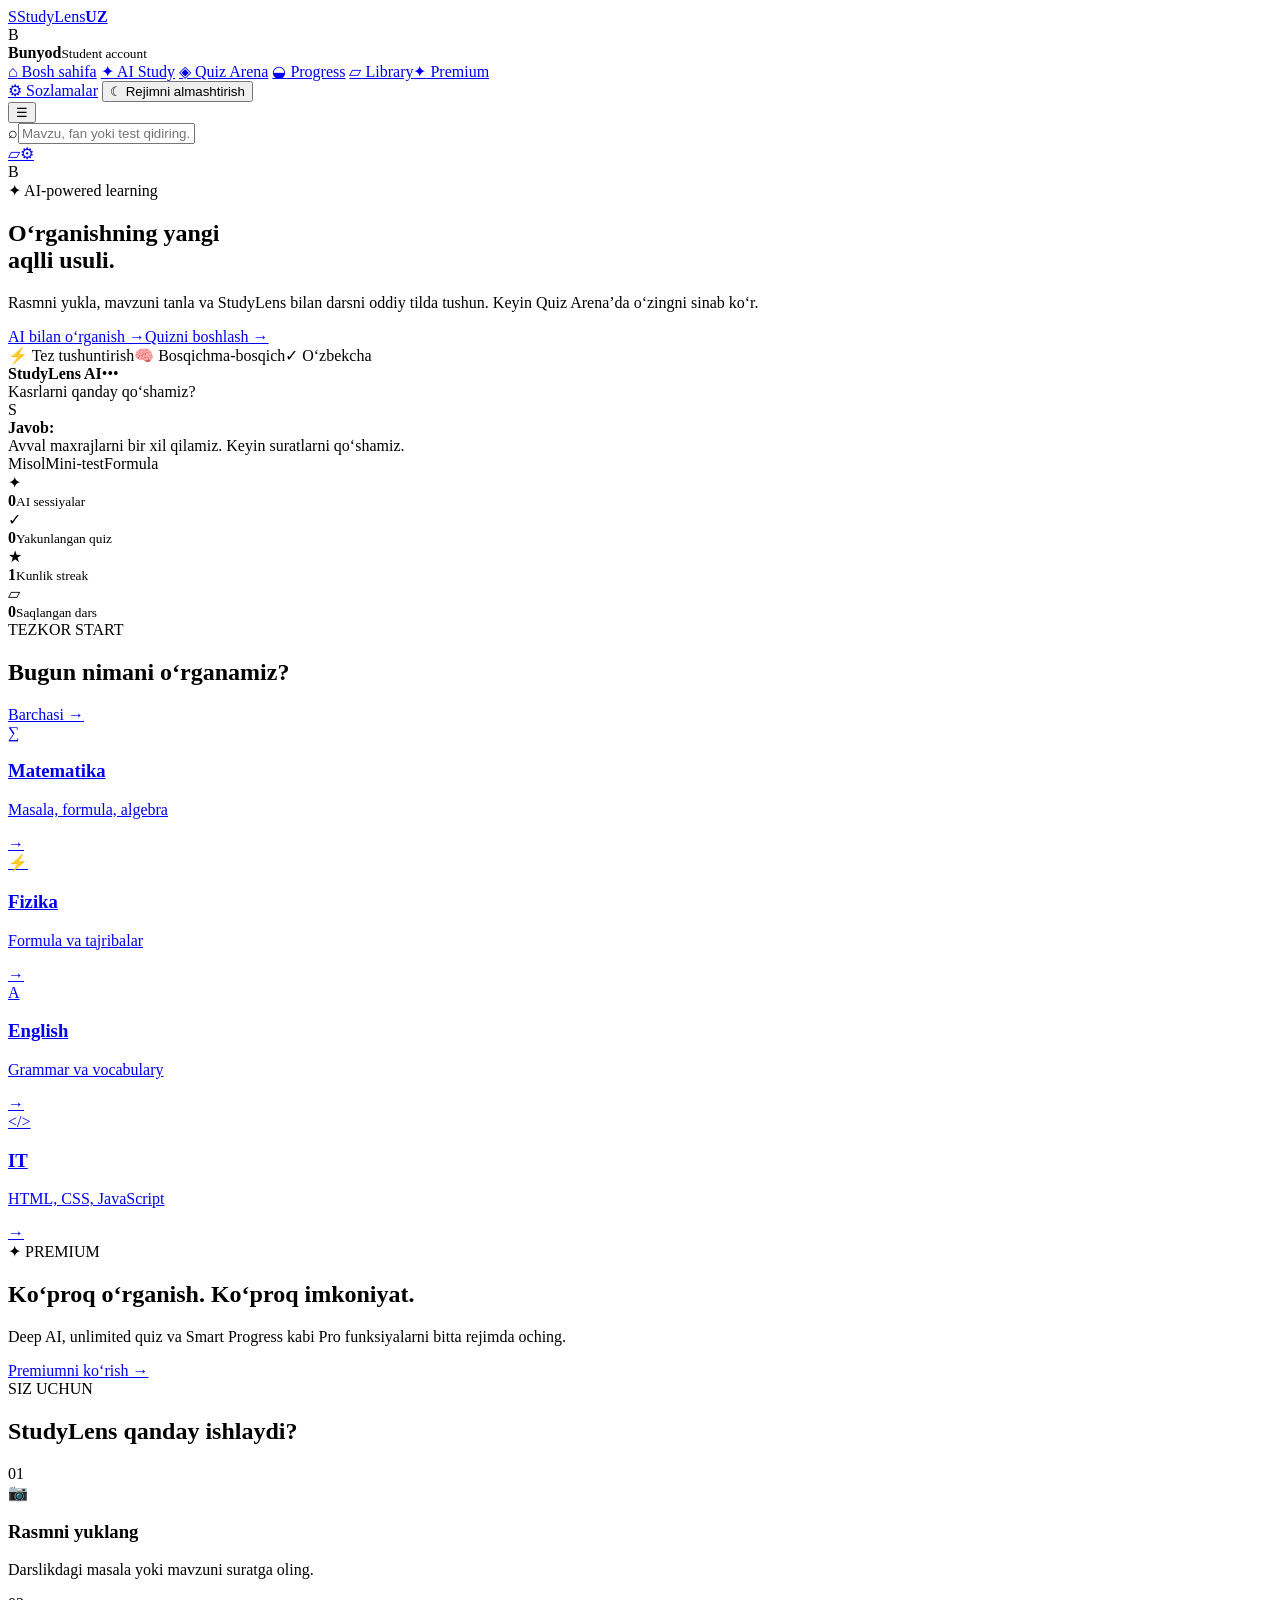
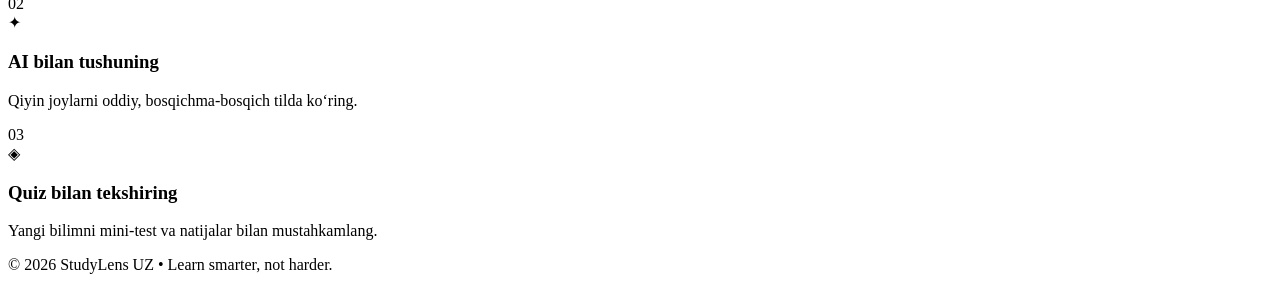
==== commit 85546305: "change text in index.html" ====
--- a/index.html
+++ b/index.html
@@ -5,8 +5,8 @@
     <meta charset="UTF-8" />
     <meta name="viewport" content="width=device-width, initial-scale=1.0" />
     <meta name="theme-color" content="#6c5ce7" />
-    <title>StudyLens — Aqlli o'qish platformasi</title>
-    <link rel="stylesheet" href="style.css" />
+    <title>StudyLens — Aqlli o‘qish platformasi</title>
+    <link rel="stylesheet" href="styles.css" />
 </head>
 
 <body data-page="home">
@@ -14,16 +14,16 @@
         <aside class="sidebar" id="sidebar">
             <a class="brand" href="index.html"><span class="brand-mark">S</span><span>StudyLens</span><b>UZ</b></a>
             <div class="profile-mini">
-                <div class="avatar" data-avatar>A</div>
-                <div><strong data-name>Alisher</strong><small>Student account</small></div>
+                <div class="avatar" data-avatar>B</div>
+                <div><strong data-name>Bunyod</strong><small>Student account</small></div>
             </div>
             <nav class="nav">
                 <a href="index.html" data-nav="home"><span>⌂</span> Bosh sahifa</a>
                 <a href="study.html" data-nav="study"><span>✦</span> AI Study</a>
                 <a href="quiz.html" data-nav="quiz"><span>◈</span> Quiz Arena</a>
                 <a href="progress.html" data-nav="progress"><span>◒</span> Progress</a>
-                <a href="library.html" data-nav="library"><span>▱</span> Library</a>
-                <a href="premium.html" data-nav="premium"><span>✦</span> Premium</a>
+                <a href="library.html" data-nav="library"><span>▱</span> Library</a><a href="premium.html"
+                    data-nav="premium"><span>✦</span> Premium</a>
             </nav>
             <div class="sidebar-bottom">
                 <a href="settings.html" data-nav="settings"><span>⚙</span> Sozlamalar</a>
@@ -50,7 +50,7 @@
                         <p>Rasmni yukla, mavzuni tanla va StudyLens bilan darsni oddiy tilda tushun. Keyin Quiz Arena’da
                             o‘zingni sinab ko‘r.</p>
                         <div class="hero-actions"><a href="study.html" class="btn btn-light">AI bilan o‘rganish →</a><a
-                                href="quiz.html" class="btn btn-ghost">Quizni boshlash</a></div>
+                                href="./quiz.html" class="btn btn-ghost" id="goToQuizBtn">Quizni boshlash →</a></div>
                         <div class="hero-meta"><span>⚡ Tez tushuntirish</span><span>🧠 Bosqichma-bosqich</span><span>✓
                                 O‘zbekcha</span></div>
                     </div>
@@ -121,6 +121,15 @@
                     </a>
                 </div>
 
+                <div class="premium-promo card">
+                    <div>
+                        <span class="premium-kicker">✦ PREMIUM</span>
+                        <h2>Ko‘proq o‘rganish. Ko‘proq imkoniyat.</h2>
+                        <p>Deep AI, unlimited quiz va Smart Progress kabi Pro funksiyalarni bitta rejimda oching.</p>
+                    </div>
+                    <a href="premium.html" class="btn btn-premium">Premiumni ko‘rish →</a>
+                </div>
+
                 <div class="section-head top-gap">
                     <div><span class="eyebrow">SIZ UCHUN</span>
                         <h2>StudyLens qanday ishlaydi?</h2>
@@ -150,6 +159,12 @@
             <footer class="footer">© 2026 StudyLens UZ <span>•</span> Learn smarter, not harder.</footer>
         </main>
     </div>
+    <script>
+        document.getElementById("goToQuizBtn")?.addEventListener("click", function (e) {
+            e.preventDefault();
+            window.location.href = "./quiz.html";
+        });
+    </script>
     <script src="app.js"></script>
 </body>
 
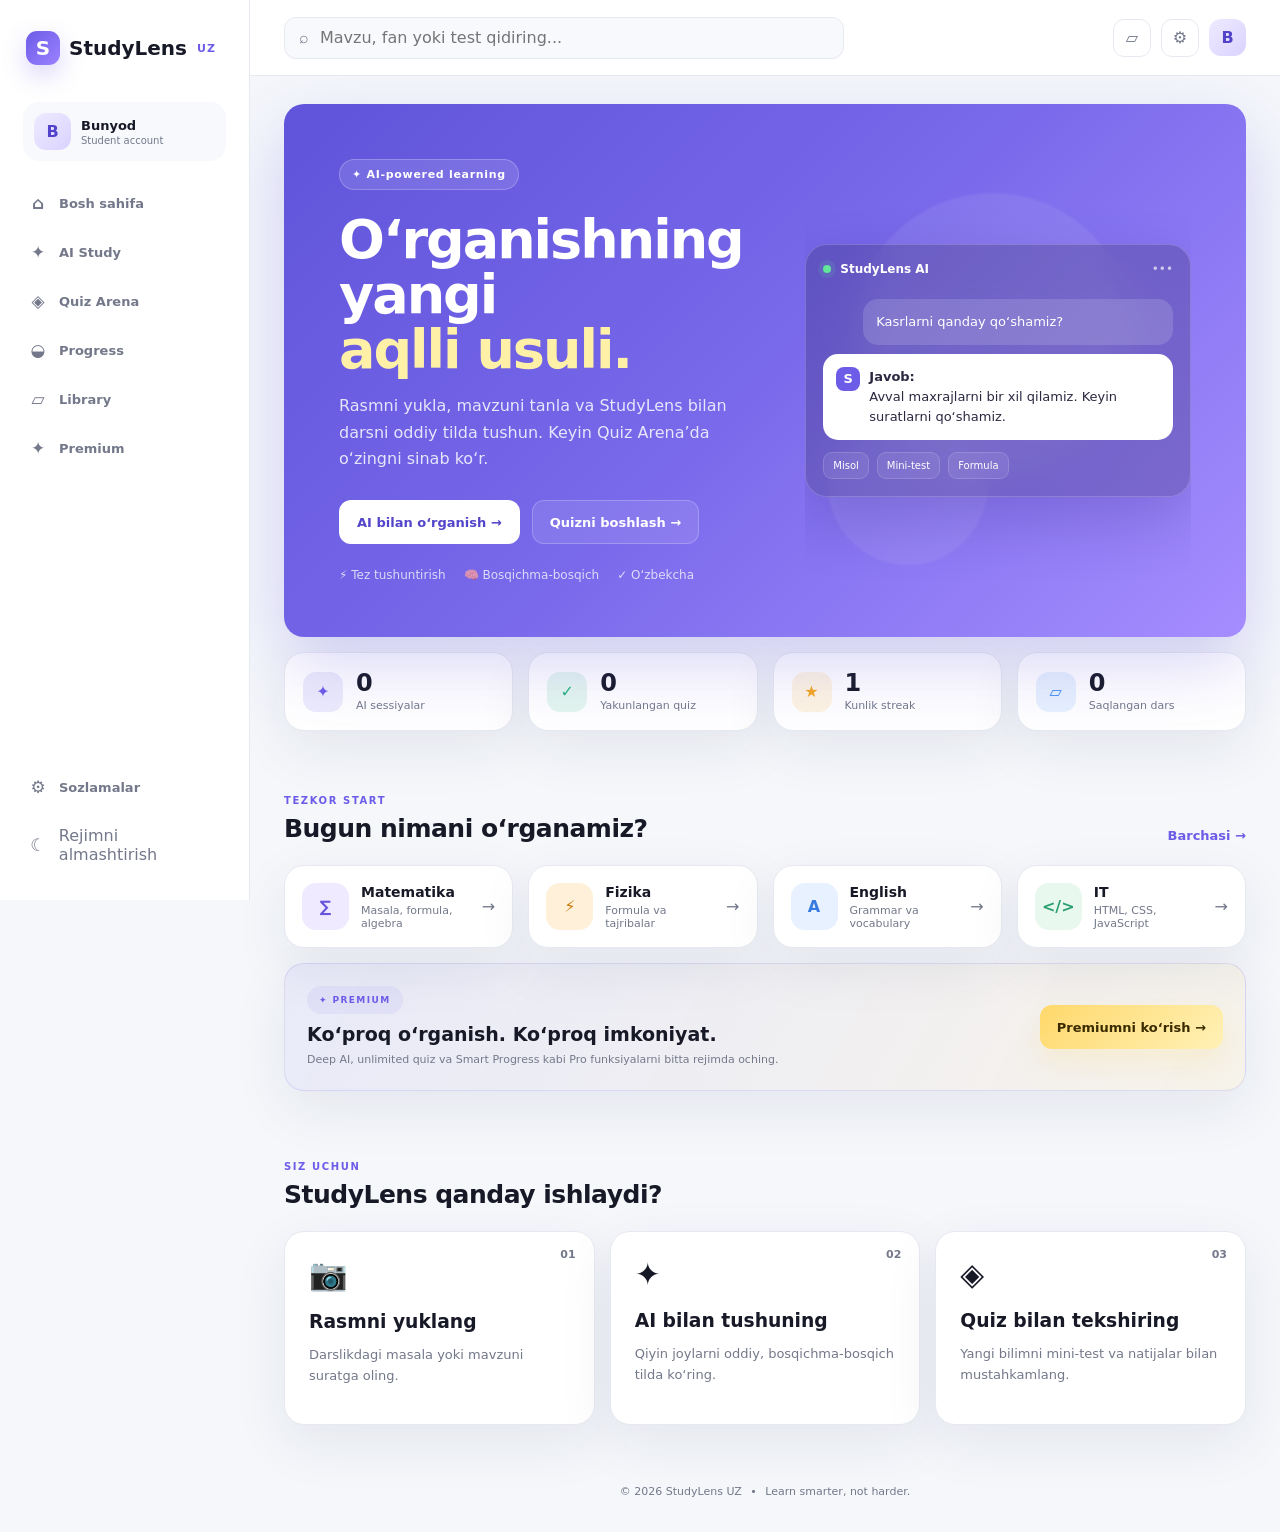
==== commit 31f8853e: "change text in index.html" ====
--- a/index.html
+++ b/index.html
@@ -6,7 +6,7 @@
     <meta name="viewport" content="width=device-width, initial-scale=1.0" />
     <meta name="theme-color" content="#6c5ce7" />
     <title>StudyLens — Aqlli o‘qish platformasi</title>
-    <link rel="stylesheet" href="styles.css" />
+    <link rel="stylesheet" href="style.css" />
 </head>
 
 <body data-page="home">
--- a/style.css
+++ b/style.css
@@ -0,0 +1,2310 @@
+:root {
+    --bg: #f5f7fb;
+    --surface: #fff;
+    --surface-2: #f8f9fd;
+    --text: #171927;
+    --muted: #73788a;
+    --line: #e7e9f0;
+    --primary: #6c5ce7;
+    --primary-2: #8f7cf6;
+    --green: #27b47e;
+    --orange: #f5a623;
+    --blue: #3c8cf5;
+    --danger: #e25555;
+    --shadow: 0 18px 55px rgba(30, 35, 75, .08);
+    --radius: 20px;
+    --sidebar: 250px;
+}
+
+* {
+    box-sizing: border-box
+}
+
+html {
+    scroll-behavior: smooth
+}
+
+body {
+    margin: 0;
+    font-family: Inter, ui-sans-serif, system-ui, -apple-system, BlinkMacSystemFont, "Segoe UI", sans-serif;
+    background: var(--bg);
+    color: var(--text);
+    transition: .2s
+}
+
+body.dark {
+    --bg: #0c0e15;
+    --surface: #151823;
+    --surface-2: #1c2030;
+    --text: #f6f7ff;
+    --muted: #a8adbd;
+    --line: #2b3040;
+    --shadow: 0 18px 55px rgba(0, 0, 0, .34)
+}
+
+body.dark .topbar {
+    background: rgba(21, 24, 35, .92)
+}
+
+body.dark .search {
+    background: #10131d
+}
+
+body.dark .profile-mini {
+    background: #10131d
+}
+
+body.dark .card {
+    box-shadow: 0 18px 55px rgba(0, 0, 0, .22)
+}
+
+body.dark .btn-secondary {
+    background: var(--surface-2)
+}
+
+body.dark .ai-msg {
+    background: #202435;
+    color: #f5f6ff
+}
+
+body.dark .result-badge {
+    background: #242036
+}
+
+body.dark .theme-option.active {
+    background: rgba(108, 92, 231, .14)
+}
+
+body:not(.dark) .theme-option[data-theme-choice="light"] {
+    background: rgba(108, 92, 231, .06)
+}
+
+a {
+    color: inherit
+}
+
+.app-shell {
+    min-height: 100vh;
+    display: flex
+}
+
+.sidebar {
+    width: var(--sidebar);
+    position: fixed;
+    left: 0;
+    top: 0;
+    bottom: 0;
+    background: var(--surface);
+    border-right: 1px solid var(--line);
+    padding: 24px 16px;
+    display: flex;
+    flex-direction: column;
+    z-index: 30
+}
+
+.brand {
+    display: flex;
+    align-items: center;
+    gap: 9px;
+    padding: 7px 10px;
+    text-decoration: none;
+    font-weight: 900;
+    font-size: 20px
+}
+
+.brand-mark {
+    width: 34px;
+    height: 34px;
+    display: grid;
+    place-items: center;
+    color: #fff;
+    background: linear-gradient(135deg, var(--primary), #9b81ff);
+    border-radius: 11px;
+    box-shadow: 0 10px 24px rgba(108, 92, 231, .25)
+}
+
+.brand b {
+    font-size: 11px;
+    letter-spacing: 1px;
+    color: var(--primary);
+    margin-left: 1px
+}
+
+.profile-mini {
+    margin: 30px 7px 20px;
+    padding: 11px;
+    border-radius: 16px;
+    background: var(--surface-2);
+    display: flex;
+    align-items: center;
+    gap: 10px
+}
+
+.profile-mini small,
+.profile-mini strong {
+    display: block
+}
+
+.profile-mini strong {
+    font-size: 13px
+}
+
+.profile-mini small {
+    font-size: 10px;
+    color: var(--muted);
+    margin-top: 2px
+}
+
+.avatar {
+    width: 37px;
+    height: 37px;
+    border-radius: 12px;
+    background: linear-gradient(135deg, #efeaff, #d9d3ff);
+    color: #5142c9;
+    display: grid;
+    place-items: center;
+    font-weight: 800;
+    flex: none
+}
+
+.nav {
+    display: flex;
+    flex-direction: column;
+    gap: 5px
+}
+
+.nav a,
+.sidebar-bottom>a,
+.theme-toggle {
+    border: 0;
+    background: transparent;
+    text-decoration: none;
+    color: var(--muted);
+    display: flex;
+    align-items: center;
+    gap: 12px;
+    padding: 12px 13px;
+    border-radius: 13px;
+    font-weight: 650;
+    font-size: 13px;
+    cursor: pointer;
+    text-align: left
+}
+
+.nav a span,
+.sidebar-bottom span {
+    width: 18px;
+    text-align: center;
+    font-size: 17px
+}
+
+.nav a:hover,
+.sidebar-bottom>a:hover,
+.theme-toggle:hover {
+    background: var(--surface-2);
+    color: var(--text)
+}
+
+.nav a.active,
+.sidebar-bottom>a.active {
+    background: rgba(108, 92, 231, .11);
+    color: var(--primary)
+}
+
+.sidebar-bottom {
+    margin-top: auto
+}
+
+.theme-toggle {
+    width: 100%;
+    font: inherit;
+    margin-top: 5px
+}
+
+.main {
+    margin-left: var(--sidebar);
+    width: calc(100% - var(--sidebar));
+    min-width: 0
+}
+
+.topbar {
+    height: 76px;
+    background: var(--surface);
+    border-bottom: 1px solid var(--line);
+    display: flex;
+    align-items: center;
+    justify-content: space-between;
+    padding: 0 34px;
+    position: sticky;
+    top: 0;
+    z-index: 20
+}
+
+.search {
+    height: 42px;
+    min-width: 320px;
+    max-width: 560px;
+    flex: 1;
+    margin-right: 30px;
+    background: var(--surface-2);
+    border: 1px solid var(--line);
+    border-radius: 12px;
+    display: flex;
+    align-items: center;
+    gap: 9px;
+    padding: 0 14px;
+    color: var(--muted)
+}
+
+.search input {
+    border: 0;
+    outline: 0;
+    background: transparent;
+    color: var(--text);
+    font: inherit;
+    width: 100%
+}
+
+.top-actions {
+    display: flex;
+    align-items: center;
+    gap: 10px
+}
+
+.icon-btn {
+    width: 38px;
+    height: 38px;
+    display: grid;
+    place-items: center;
+    background: var(--surface);
+    border: 1px solid var(--line);
+    border-radius: 11px;
+    text-decoration: none;
+    color: var(--muted);
+    cursor: pointer
+}
+
+.icon-btn:hover {
+    color: var(--text);
+    transform: translateY(-1px)
+}
+
+.icon-btn.small {
+    width: 35px;
+    height: 35px
+}
+
+.mobile-menu {
+    display: none;
+    border: 0;
+    background: transparent;
+    font-size: 22px;
+    color: var(--text)
+}
+
+.page {
+    padding: 34px;
+    max-width: 1420px;
+    margin: 0 auto
+}
+
+.card {
+    background: var(--surface);
+    border: 1px solid var(--line);
+    box-shadow: var(--shadow);
+    border-radius: var(--radius)
+}
+
+.hero-page {
+    padding-top: 28px
+}
+
+.gradient-card {
+    border: 0;
+    overflow: hidden;
+    position: relative;
+    background: linear-gradient(135deg, #5f54da 0%, #7868ea 48%, #a58dff 100%);
+    color: #fff;
+    box-shadow: 0 26px 70px rgba(96, 82, 218, .25)
+}
+
+.hero-main {
+    min-height: 438px;
+    display: grid;
+    grid-template-columns: 1.05fr .95fr;
+    padding: 55px;
+    gap: 40px
+}
+
+.hero-copy {
+    align-self: center;
+    max-width: 700px
+}
+
+.pill {
+    display: inline-flex;
+    align-items: center;
+    gap: 6px;
+    padding: 8px 12px;
+    border: 1px solid rgba(255, 255, 255, .22);
+    background: rgba(255, 255, 255, .12);
+    border-radius: 999px;
+    font-size: 11px;
+    font-weight: 800;
+    letter-spacing: .7px
+}
+
+.pill.soft {
+    background: rgba(108, 92, 231, .09);
+    border: 0;
+    color: var(--primary)
+}
+
+.hero-copy h1 {
+    font-size: 54px;
+    line-height: 1.02;
+    letter-spacing: -2px;
+    margin: 22px 0 16px
+}
+
+.hero-copy h1 span {
+    color: #fff0a8
+}
+
+.hero-copy p {
+    max-width: 650px;
+    color: rgba(255, 255, 255, .83);
+    font-size: 16px;
+    line-height: 1.65
+}
+
+.hero-actions {
+    display: flex;
+    gap: 12px;
+    flex-wrap: wrap;
+    margin: 28px 0 24px
+}
+
+.btn {
+    display: inline-flex;
+    justify-content: center;
+    align-items: center;
+    gap: 8px;
+    min-height: 44px;
+    padding: 0 17px;
+    border-radius: 12px;
+    border: 1px solid transparent;
+    text-decoration: none;
+    font-weight: 800;
+    font-size: 13px;
+    cursor: pointer;
+    transition: .18s
+}
+
+.btn:hover {
+    transform: translateY(-1px)
+}
+
+.btn-primary {
+    background: var(--primary);
+    color: #fff;
+    box-shadow: 0 10px 24px rgba(108, 92, 231, .24)
+}
+
+.btn-light {
+    background: #fff;
+    color: #5245ca
+}
+
+.btn-ghost {
+    background: rgba(255, 255, 255, .1);
+    color: #fff;
+    border-color: rgba(255, 255, 255, .22)
+}
+
+.btn-secondary {
+    background: var(--surface);
+    color: var(--text);
+    border-color: var(--line)
+}
+
+.btn-danger {
+    background: rgba(226, 85, 85, .1);
+    color: var(--danger);
+    border-color: rgba(226, 85, 85, .25)
+}
+
+.wide {
+    width: 100%
+}
+
+.hero-meta {
+    display: flex;
+    gap: 18px;
+    flex-wrap: wrap;
+    color: rgba(255, 255, 255, .75);
+    font-size: 12px
+}
+
+.hero-visual {
+    position: relative;
+    display: grid;
+    place-items: center;
+    overflow: hidden
+}
+
+.orb {
+    position: absolute;
+    border-radius: 50%;
+    filter: blur(1px);
+    background: rgba(255, 255, 255, .08)
+}
+
+.orb-1 {
+    width: 280px;
+    height: 280px;
+    right: 15%;
+    top: 8%
+}
+
+.orb-2 {
+    width: 160px;
+    height: 160px;
+    left: 6%;
+    bottom: 4%
+}
+
+.ai-window {
+    width: min(390px, 100%);
+    padding: 17px;
+    border: 1px solid rgba(255, 255, 255, .18);
+    background: rgba(20, 17, 57, .22);
+    backdrop-filter: blur(18px);
+    border-radius: 22px;
+    box-shadow: 0 24px 60px rgba(35, 27, 108, .2);
+    position: relative
+}
+
+.ai-head {
+    display: flex;
+    align-items: center;
+    gap: 9px;
+    font-size: 12px;
+    padding-bottom: 14px
+}
+
+.ai-head>span:last-child {
+    margin-left: auto;
+    opacity: .65
+}
+
+.ai-dot {
+    width: 8px;
+    height: 8px;
+    background: #61e69a;
+    border-radius: 50%;
+    box-shadow: 0 0 0 5px rgba(97, 230, 154, .1)
+}
+
+.ai-message {
+    padding: 13px;
+    border-radius: 15px;
+    font-size: 13px;
+    line-height: 1.55;
+    margin-top: 9px
+}
+
+.user-msg {
+    margin-left: 40px;
+    background: rgba(255, 255, 255, .14)
+}
+
+.ai-msg {
+    display: flex;
+    gap: 9px;
+    background: #fff;
+    color: #2a2940
+}
+
+.tiny-logo {
+    width: 24px;
+    height: 24px;
+    background: var(--primary);
+    color: #fff;
+    border-radius: 8px;
+    display: grid;
+    place-items: center;
+    font-weight: 900;
+    flex: none
+}
+
+.ai-chip-row {
+    display: flex;
+    gap: 8px;
+    margin-top: 12px
+}
+
+.ai-chip-row span {
+    font-size: 10px;
+    padding: 7px 9px;
+    border: 1px solid rgba(255, 255, 255, .15);
+    border-radius: 9px;
+    background: rgba(255, 255, 255, .08)
+}
+
+.stats-row {
+    display: grid;
+    grid-template-columns: repeat(4, 1fr);
+    gap: 15px;
+    margin-top: 15px
+}
+
+.stat-card {
+    padding: 18px;
+    display: flex;
+    align-items: center;
+    gap: 13px
+}
+
+.stat-card strong {
+    font-size: 24px;
+    line-height: 1
+}
+
+.stat-card small,
+.metric small {
+    display: block;
+    color: var(--muted);
+    font-size: 11px;
+    margin-top: 4px
+}
+
+.stat-icon {
+    width: 40px;
+    height: 40px;
+    border-radius: 13px;
+    display: grid;
+    place-items: center;
+    font-weight: 900
+}
+
+.purple {
+    background: rgba(108, 92, 231, .12);
+    color: var(--primary)
+}
+
+.green {
+    background: rgba(39, 180, 126, .12);
+    color: var(--green)
+}
+
+.orange {
+    background: rgba(245, 166, 35, .13);
+    color: var(--orange)
+}
+
+.blue {
+    background: rgba(60, 140, 245, .12);
+    color: var(--blue)
+}
+
+.section-head {
+    display: flex;
+    justify-content: space-between;
+    align-items: flex-end;
+    gap: 15px;
+    margin: 58px 0 22px
+}
+
+.section-head h2 {
+    margin: 6px 0 0;
+    font-size: 25px;
+    letter-spacing: -.5px
+}
+
+.eyebrow {
+    font-size: 10px;
+    letter-spacing: 1.6px;
+    font-weight: 900;
+    color: var(--primary)
+}
+
+.text-link {
+    font-size: 13px;
+    font-weight: 800;
+    color: var(--primary);
+    text-decoration: none
+}
+
+.quick-grid {
+    display: grid;
+    grid-template-columns: repeat(4, 1fr);
+    gap: 15px
+}
+
+.subject-card {
+    padding: 17px;
+    display: grid;
+    grid-template-columns: auto 1fr auto;
+    align-items: center;
+    gap: 12px;
+    text-decoration: none
+}
+
+.subject-card h3 {
+    margin: 0 0 4px;
+    font-size: 14px
+}
+
+.subject-card p {
+    margin: 0;
+    color: var(--muted);
+    font-size: 11px
+}
+
+.subject-card>span:last-child {
+    color: var(--muted)
+}
+
+.subject-icon {
+    width: 47px;
+    height: 47px;
+    border-radius: 14px;
+    display: grid;
+    place-items: center;
+    font-weight: 900
+}
+
+.math {
+    background: #efeaff;
+    color: #6655db
+}
+
+.physics {
+    background: #fff0d9;
+    color: #c77b0c
+}
+
+.english {
+    background: #e8f1ff;
+    color: #367ae0
+}
+
+.it {
+    background: #e9f8ef;
+    color: #2c9f6e
+}
+
+.top-gap {
+    margin-top: 64px
+}
+
+.steps-grid {
+    display: grid;
+    grid-template-columns: repeat(3, 1fr);
+    gap: 15px
+}
+
+.step-card {
+    padding: 24px;
+    position: relative;
+    overflow: hidden
+}
+
+.step-number {
+    position: absolute;
+    right: 18px;
+    top: 16px;
+    font-size: 11px;
+    font-weight: 900;
+    color: var(--muted)
+}
+
+.step-emoji {
+    font-size: 31px;
+    margin-bottom: 18px
+}
+
+.step-card h3 {
+    margin: 0 0 8px
+}
+
+.step-card p,
+.page-subtitle {
+    color: var(--muted);
+    font-size: 13px;
+    line-height: 1.6
+}
+
+.footer {
+    padding: 26px 34px 34px;
+    text-align: center;
+    color: var(--muted);
+    font-size: 11px
+}
+
+.footer span {
+    padding: 0 5px
+}
+
+.page-title {
+    font-size: 36px;
+    letter-spacing: -1.2px;
+    margin: 8px 0 0
+}
+
+.page-subtitle {
+    margin: 8px 0 0;
+    max-width: 720px
+}
+
+.status-pill,
+.streak-box {
+    display: flex;
+    align-items: center;
+    gap: 8px;
+    background: var(--surface);
+    border: 1px solid var(--line);
+    padding: 10px 13px;
+    border-radius: 12px;
+    font-size: 11px;
+    font-weight: 800
+}
+
+.status-pill i {
+    width: 8px;
+    height: 8px;
+    background: var(--green);
+    border-radius: 50%;
+    box-shadow: 0 0 0 5px rgba(39, 180, 126, .1)
+}
+
+.study-layout {
+    display: grid;
+    grid-template-columns: 1fr 1fr;
+    gap: 15px
+}
+
+.upload-card,
+.answer-card {
+    padding: 22px
+}
+
+.card-title-row {
+    display: flex;
+    align-items: center;
+    justify-content: space-between;
+    gap: 12px
+}
+
+.card-title-row h2 {
+    font-size: 17px;
+    margin: 0
+}
+
+.card-title-row p {
+    font-size: 11px;
+    color: var(--muted);
+    margin: 4px 0 0
+}
+
+.mini-badge {
+    font-size: 9px;
+    font-weight: 900;
+    letter-spacing: 1px;
+    padding: 7px 8px;
+    border-radius: 8px;
+    background: var(--surface-2);
+    border: 1px solid var(--line);
+    color: var(--muted)
+}
+
+.dropzone {
+    margin-top: 18px;
+    border: 1.5px dashed #cfd2df;
+    background: var(--surface-2);
+    min-height: 185px;
+    border-radius: 16px;
+    display: flex;
+    flex-direction: column;
+    align-items: center;
+    justify-content: center;
+    text-align: center;
+    padding: 20px;
+    transition: .18s
+}
+
+.dark .dropzone {
+    border-color: #383c4c
+}
+
+.dropzone.drag {
+    border-color: var(--primary);
+    background: rgba(108, 92, 231, .07)
+}
+
+.drop-icon {
+    width: 48px;
+    height: 48px;
+    border-radius: 14px;
+    background: rgba(108, 92, 231, .11);
+    color: var(--primary);
+    display: grid;
+    place-items: center;
+    font-size: 24px;
+    font-weight: 900;
+    margin-bottom: 10px
+}
+
+.dropzone h3 {
+    font-size: 13px;
+    margin: 0
+}
+
+.dropzone p {
+    color: var(--muted);
+    font-size: 10px;
+    margin: 5px 0 15px
+}
+
+.file-btn {
+    min-height: 37px;
+    padding: 0 13px;
+    font-size: 11px
+}
+
+.image-preview {
+    position: relative;
+    margin-top: 14px
+}
+
+.image-preview img {
+    width: 100%;
+    max-height: 250px;
+    object-fit: contain;
+    border-radius: 14px;
+    background: var(--surface-2);
+    border: 1px solid var(--line)
+}
+
+.remove-image {
+    position: absolute;
+    right: 10px;
+    top: 10px;
+    width: 31px;
+    height: 31px;
+    border: 0;
+    border-radius: 10px;
+    background: rgba(17, 18, 26, .8);
+    color: #fff;
+    font-size: 20px;
+    cursor: pointer
+}
+
+.hidden {
+    display: none !important
+}
+
+.form-grid {
+    display: grid;
+    grid-template-columns: 1fr 1fr;
+    gap: 12px;
+    margin-top: 15px
+}
+
+.form-grid label,
+.textarea-label,
+.settings-panel label {
+    font-size: 11px;
+    font-weight: 800;
+    color: var(--muted)
+}
+
+select,
+textarea,
+input[type=text] {
+    margin-top: 7px;
+    width: 100%;
+    border: 1px solid var(--line);
+    background: var(--surface-2);
+    color: var(--text);
+    border-radius: 11px;
+    outline: 0;
+    padding: 12px 13px;
+    font: inherit;
+    font-size: 12px
+}
+
+textarea {
+    height: 115px;
+    resize: vertical
+}
+
+.textarea-label {
+    display: block;
+    margin-top: 13px
+}
+
+.prompt-row {
+    display: flex;
+    gap: 7px;
+    flex-wrap: wrap;
+    margin: 11px 0
+}
+
+.prompt-chip {
+    border: 1px solid var(--line);
+    background: var(--surface);
+    color: var(--muted);
+    padding: 7px 9px;
+    border-radius: 999px;
+    font-size: 10px;
+    cursor: pointer
+}
+
+.prompt-chip:hover {
+    border-color: var(--primary);
+    color: var(--primary)
+}
+
+.answer-card {
+    display: flex;
+    flex-direction: column;
+    min-height: 642px
+}
+
+.empty-state {
+    flex: 1;
+    display: grid;
+    place-items: center;
+    text-align: center;
+    align-content: center;
+    padding: 50px
+}
+
+.empty-orb {
+    width: 73px;
+    height: 73px;
+    border-radius: 23px;
+    display: grid;
+    place-items: center;
+    background: linear-gradient(135deg, #eeeaff, #f9f6ff);
+    color: var(--primary);
+    font-size: 30px;
+    margin-bottom: 13px
+}
+
+.empty-state h3 {
+    margin: 0 0 7px;
+    font-size: 15px
+}
+
+.empty-state p {
+    max-width: 280px;
+    color: var(--muted);
+    font-size: 11px;
+    line-height: 1.6
+}
+
+.answer-content {
+    margin-top: 22px;
+    font-size: 13px;
+    line-height: 1.72
+}
+
+.answer-content h3 {
+    margin: 0 0 10px;
+    font-size: 18px
+}
+
+.answer-content h4 {
+    font-size: 12px;
+    margin: 20px 0 8px
+}
+
+.answer-content .formula {
+    font-family: ui-monospace, SFMono-Regular, Menlo, monospace;
+    background: var(--surface-2);
+    border: 1px solid var(--line);
+    padding: 13px;
+    border-radius: 12px
+}
+
+.answer-content .callout {
+    padding: 12px 13px;
+    background: rgba(108, 92, 231, .08);
+    border-left: 3px solid var(--primary);
+    border-radius: 10px
+}
+
+.answer-footer {
+    display: flex;
+    justify-content: space-between;
+    align-items: center;
+    margin-top: auto;
+    padding-top: 17px;
+    border-top: 1px solid var(--line);
+    color: var(--muted);
+    font-size: 10px
+}
+
+.text-btn {
+    border: 0;
+    background: transparent;
+    color: var(--primary);
+    font-weight: 800;
+    cursor: pointer;
+    padding: 0
+}
+
+.tip-banner {
+    margin-top: 15px;
+    display: flex;
+    align-items: flex-start;
+    gap: 13px;
+    padding: 17px
+}
+
+.tip-icon {
+    width: 38px;
+    height: 38px;
+    border-radius: 12px;
+    background: #fff4d9;
+    display: grid;
+    place-items: center
+}
+
+.tip-banner strong {
+    font-size: 12px
+}
+
+.tip-banner p {
+    margin: 4px 0 0;
+    color: var(--muted);
+    font-size: 11px
+}
+
+.streak-box strong {
+    font-size: 18px;
+    display: block
+}
+
+.streak-box small {
+    color: var(--muted);
+    font-size: 9px
+}
+
+.quiz-categories {
+    display: grid;
+    grid-template-columns: repeat(4, 1fr);
+    gap: 12px
+}
+
+.quiz-category {
+    border: 1px solid var(--line);
+    background: var(--surface);
+    border-radius: 17px;
+    padding: 15px;
+    text-align: left;
+    cursor: pointer;
+    display: grid;
+    grid-template-columns: auto 1fr;
+    column-gap: 11px;
+    row-gap: 2px
+}
+
+.quiz-category span {
+    grid-row: 1/3;
+    width: 43px;
+    height: 43px;
+    border-radius: 13px;
+    display: grid;
+    place-items: center;
+    background: var(--surface-2);
+    color: var(--primary);
+    font-weight: 900
+}
+
+.quiz-category strong {
+    align-self: end;
+    font-size: 12px
+}
+
+.quiz-category small {
+    font-size: 10px;
+    color: var(--muted)
+}
+
+.quiz-category.active {
+    border-color: rgba(108, 92, 231, .35);
+    box-shadow: 0 10px 30px rgba(108, 92, 231, .08)
+}
+
+.featured-quiz {
+    margin-top: 15px;
+    padding: 32px;
+    display: flex;
+    justify-content: space-between;
+    align-items: center;
+    overflow: hidden
+}
+
+.featured-quiz h2 {
+    font-size: 29px;
+    margin: 14px 0 9px
+}
+
+.featured-quiz p {
+    color: var(--muted);
+    font-size: 12px;
+    margin-bottom: 20px
+}
+
+.quiz-art {
+    width: 155px;
+    height: 155px;
+    border-radius: 42px;
+    background: linear-gradient(135deg, #ece8ff, #f8f5ff);
+    display: grid;
+    place-items: center;
+    color: var(--primary);
+    font-size: 80px;
+    transform: rotate(7deg);
+    box-shadow: 0 25px 55px rgba(108, 92, 231, .12)
+}
+
+.quiz-runner {
+    padding-top: 14px
+}
+
+.quiz-top {
+    display: flex;
+    align-items: center;
+    gap: 20px;
+    margin-bottom: 16px
+}
+
+.quiz-progress {
+    flex: 1
+}
+
+.progress-line {
+    height: 7px;
+    background: var(--line);
+    border-radius: 999px;
+    overflow: hidden
+}
+
+.progress-line span {
+    height: 100%;
+    display: block;
+    width: 20%;
+    background: var(--primary);
+    border-radius: 999px;
+    transition: .2s
+}
+
+.quiz-progress>span {
+    font-size: 9px;
+    color: var(--muted);
+    display: block;
+    margin-top: 5px;
+    text-align: right
+}
+
+.timer {
+    font-family: ui-monospace, monospace;
+    font-weight: 900;
+    font-size: 13px;
+    padding: 9px 12px;
+    border-radius: 10px;
+    background: var(--surface);
+    border: 1px solid var(--line)
+}
+
+.question-card {
+    max-width: 850px;
+    margin: 0 auto;
+    padding: 30px
+}
+
+.question-card h2 {
+    font-size: 26px;
+    line-height: 1.35;
+    margin: 10px 0 24px
+}
+
+.options {
+    display: grid;
+    gap: 10px
+}
+
+.option {
+    border: 1px solid var(--line);
+    background: var(--surface);
+    border-radius: 13px;
+    padding: 14px;
+    text-align: left;
+    font: inherit;
+    color: var(--text);
+    cursor: pointer
+}
+
+.option:hover {
+    border-color: var(--primary);
+    background: rgba(108, 92, 231, .05)
+}
+
+.option.selected {
+    border-color: var(--primary);
+    background: rgba(108, 92, 231, .1)
+}
+
+.question-card .btn {
+    margin-top: 20px
+}
+
+.quiz-result {
+    max-width: 650px;
+    margin: 30px auto;
+    padding: 36px;
+    text-align: center
+}
+
+.result-badge {
+    width: 74px;
+    height: 74px;
+    border-radius: 24px;
+    display: grid;
+    place-items: center;
+    background: linear-gradient(135deg, #f3edff, #fff);
+    color: var(--primary);
+    font-size: 31px;
+    margin: 0 auto 15px
+}
+
+.quiz-result h2 {
+    font-size: 50px;
+    margin: 9px 0
+}
+
+.quiz-result p {
+    color: var(--muted);
+    font-size: 13px
+}
+
+.result-actions {
+    display: flex;
+    justify-content: center;
+    gap: 10px;
+    margin-top: 22px
+}
+
+.progress-overview {
+    display: grid;
+    grid-template-columns: 1.6fr .8fr;
+    gap: 15px
+}
+
+.level-card,
+.ring-card {
+    padding: 22px
+}
+
+.level-top {
+    display: flex;
+    align-items: center;
+    gap: 14px
+}
+
+.level-avatar {
+    width: 54px;
+    height: 54px;
+    border-radius: 16px;
+    background: rgba(108, 92, 231, .11);
+    color: var(--primary);
+    display: grid;
+    place-items: center;
+    font-size: 20px;
+    font-weight: 900
+}
+
+.level-top h2 {
+    font-size: 17px;
+    margin: 4px 0
+}
+
+.level-top p,
+.ring-card p {
+    margin: 0;
+    color: var(--muted);
+    font-size: 10px
+}
+
+.xp-line {
+    height: 9px;
+    background: var(--line);
+    border-radius: 999px;
+    overflow: hidden;
+    margin-top: 23px
+}
+
+.xp-line span {
+    display: block;
+    height: 100%;
+    background: linear-gradient(90deg, var(--primary), #9a88ff);
+    border-radius: 999px
+}
+
+.level-meta {
+    display: flex;
+    justify-content: space-between;
+    font-size: 10px;
+    color: var(--muted);
+    margin-top: 7px
+}
+
+.ring-card {
+    display: flex;
+    align-items: center;
+    gap: 16px
+}
+
+.ring {
+    --p: 0%;
+    width: 100px;
+    height: 100px;
+    border-radius: 50%;
+    background: conic-gradient(var(--primary) var(--p), var(--line) 0);
+    display: grid;
+    place-items: center;
+    position: relative;
+    flex: none
+}
+
+.ring:after {
+    content: "";
+    position: absolute;
+    inset: 9px;
+    background: var(--surface);
+    border-radius: 50%
+}
+
+.ring>div {
+    position: relative;
+    z-index: 1;
+    text-align: center
+}
+
+.ring strong {
+    display: block;
+    font-size: 17px
+}
+
+.ring small {
+    display: block;
+    font-size: 9px;
+    color: var(--muted)
+}
+
+.metrics-grid {
+    display: grid;
+    grid-template-columns: repeat(4, 1fr);
+    gap: 15px;
+    margin-top: 15px
+}
+
+.metric {
+    padding: 17px;
+    display: flex;
+    gap: 11px;
+    align-items: center
+}
+
+.metric>span {
+    font-size: 20px;
+    color: var(--primary)
+}
+
+.metric strong {
+    font-size: 21px
+}
+
+.chart-card {
+    margin-top: 15px;
+    padding: 22px
+}
+
+.bar-chart {
+    height: 190px;
+    display: flex;
+    align-items: flex-end;
+    gap: 12px;
+    padding: 18px 6px 5px
+}
+
+.bar {
+    flex: 1;
+    min-width: 15px;
+    background: linear-gradient(180deg, var(--primary-2), var(--primary));
+    border-radius: 9px 9px 5px 5px;
+    position: relative;
+    opacity: .9
+}
+
+.bar em {
+    position: absolute;
+    bottom: -18px;
+    left: 50%;
+    transform: translateX(-50%);
+    font-style: normal;
+    font-size: 9px;
+    color: var(--muted)
+}
+
+.bar i {
+    position: absolute;
+    top: -17px;
+    left: 50%;
+    transform: translateX(-50%);
+    font-style: normal;
+    font-size: 9px;
+    color: var(--muted)
+}
+
+.insights {
+    margin-top: 15px;
+    padding: 0
+}
+
+.insight {
+    display: flex;
+    gap: 12px;
+    padding: 18px;
+    border-bottom: 1px solid var(--line)
+}
+
+.insight:last-child {
+    border-bottom: 0
+}
+
+.insight-icon {
+    width: 35px;
+    height: 35px;
+    border-radius: 11px;
+    display: grid;
+    place-items: center;
+    background: rgba(108, 92, 231, .1);
+    color: var(--primary)
+}
+
+.insight strong {
+    font-size: 12px
+}
+
+.insight p {
+    margin: 4px 0 0;
+    color: var(--muted);
+    font-size: 11px
+}
+
+.library-grid {
+    display: grid;
+    grid-template-columns: repeat(3, 1fr);
+    gap: 15px
+}
+
+.library-item {
+    padding: 19px
+}
+
+.library-item h3 {
+    font-size: 15px;
+    margin: 0 0 8px
+}
+
+.library-item p {
+    font-size: 11px;
+    color: var(--muted);
+    line-height: 1.6;
+    display: -webkit-box;
+    -webkit-line-clamp: 4;
+    -webkit-box-orient: vertical;
+    overflow: hidden
+}
+
+.library-meta {
+    display: flex;
+    justify-content: space-between;
+    align-items: center;
+    margin-top: 15px;
+    padding-top: 12px;
+    border-top: 1px solid var(--line);
+    font-size: 9px;
+    color: var(--muted)
+}
+
+.library-item .delete-note {
+    border: 0;
+    background: transparent;
+    color: var(--danger);
+    cursor: pointer
+}
+
+.empty-library {
+    grid-column: 1/-1;
+    padding: 65px;
+    text-align: center
+}
+
+.empty-library .empty-orb {
+    margin: 0 auto 14px
+}
+
+.settings-layout {
+    display: grid;
+    grid-template-columns: 220px 1fr;
+    gap: 15px
+}
+
+.settings-nav {
+    padding: 10px;
+    align-self: start
+}
+
+.settings-tab {
+    display: block;
+    width: 100%;
+    text-align: left;
+    background: transparent;
+    border: 0;
+    padding: 11px 12px;
+    border-radius: 11px;
+    color: var(--muted);
+    font: inherit;
+    font-size: 12px;
+    cursor: pointer
+}
+
+.settings-tab.active {
+    background: rgba(108, 92, 231, .1);
+    color: var(--primary);
+    font-weight: 800
+}
+
+.settings-panel {
+    padding: 25px
+}
+
+.setting-section {
+    padding-bottom: 25px;
+    margin-bottom: 25px;
+    border-bottom: 1px solid var(--line);
+    display: grid;
+    grid-template-columns: 1fr minmax(250px, 360px) auto;
+    align-items: end;
+    gap: 15px
+}
+
+.setting-section:last-child {
+    border-bottom: 0;
+    margin-bottom: 0;
+    padding-bottom: 0
+}
+
+.setting-section h2 {
+    font-size: 16px;
+    margin: 6px 0
+}
+
+.setting-section p {
+    margin: 0;
+    color: var(--muted);
+    font-size: 11px
+}
+
+.setting-section label {
+    color: var(--text)
+}
+
+.theme-options {
+    display: flex;
+    gap: 8px
+}
+
+.theme-option {
+    border: 1px solid var(--line);
+    background: var(--surface-2);
+    color: var(--text);
+    border-radius: 11px;
+    padding: 11px 15px;
+    cursor: pointer;
+    font: inherit;
+    font-size: 11px
+}
+
+.theme-option.active {
+    border-color: var(--primary);
+    color: var(--primary)
+}
+
+.danger .eyebrow {
+    color: var(--danger)
+}
+
+@media (max-width:1050px) {
+    :root {
+        --sidebar: 220px
+    }
+
+    .hero-main {
+        grid-template-columns: 1fr
+    }
+
+    .hero-visual {
+        display: none
+    }
+
+    .quick-grid {
+        grid-template-columns: repeat(2, 1fr)
+    }
+
+    .study-layout {
+        grid-template-columns: 1fr
+    }
+
+    .library-grid {
+        grid-template-columns: repeat(2, 1fr)
+    }
+
+    .progress-overview {
+        grid-template-columns: 1fr
+    }
+
+    .metrics-grid {
+        grid-template-columns: repeat(2, 1fr)
+    }
+}
+
+@media (max-width:760px) {
+    :root {
+        --sidebar: 0px
+    }
+
+    .sidebar {
+        width: 260px;
+        transform: translateX(-100%);
+        transition: .2s;
+        box-shadow: 25px 0 60px rgba(0, 0, 0, .12)
+    }
+
+    .sidebar.open {
+        transform: translateX(0)
+    }
+
+    .main {
+        margin-left: 0;
+        width: 100%
+    }
+
+    .topbar {
+        padding: 0 16px;
+        gap: 10px
+    }
+
+    .mobile-menu {
+        display: block
+    }
+
+    .search {
+        min-width: 0;
+        margin-right: 0
+    }
+
+    .top-actions .icon-btn {
+        display: none
+    }
+
+    .page {
+        padding: 22px 16px
+    }
+
+    .hero-main {
+        padding: 31px 24px
+    }
+
+    .hero-copy h1 {
+        font-size: 39px;
+        letter-spacing: -1.5px
+    }
+
+    .stats-row,
+    .quick-grid,
+    .steps-grid,
+    .quiz-categories,
+    .metrics-grid,
+    .library-grid {
+        grid-template-columns: 1fr
+    }
+
+    .section-head {
+        align-items: flex-start;
+        flex-direction: column;
+        margin-top: 35px
+    }
+
+    .page-title {
+        font-size: 29px
+    }
+
+    .featured-quiz {
+        padding: 24px
+    }
+
+    .quiz-art {
+        display: none
+    }
+
+    .quiz-top {
+        gap: 10px
+    }
+
+    .question-card {
+        padding: 22px
+    }
+
+    .setting-section {
+        grid-template-columns: 1fr
+    }
+
+    .settings-layout {
+        grid-template-columns: 1fr
+    }
+
+    .settings-nav {
+        display: flex;
+        gap: 7px;
+        overflow: auto
+    }
+
+    .settings-tab {
+        white-space: nowrap
+    }
+
+    .ring-card {
+        justify-content: center
+    }
+
+    .footer {
+        padding-left: 16px;
+        padding-right: 16px
+    }
+}
+
+
+/* PREMIUM */
+.premium-page {
+    padding-top: 28px
+}
+
+.premium-hero {
+    min-height: 460px;
+    display: grid;
+    grid-template-columns: 1.08fr .92fr;
+    gap: 24px;
+    padding: 50px;
+    overflow: hidden;
+    position: relative;
+    background: linear-gradient(135deg, #151129 0%, #2a1e62 47%, #6c5ce7 100%);
+    color: #fff;
+    border: 0;
+    box-shadow: 0 30px 90px rgba(66, 47, 155, .28)
+}
+
+.premium-hero:before {
+    content: "";
+    position: absolute;
+    inset: 0;
+    background: radial-gradient(circle at 80% 25%, rgba(255, 255, 255, .2), transparent 24%), radial-gradient(circle at 18% 90%, rgba(151, 126, 255, .18), transparent 30%);
+    pointer-events: none
+}
+
+.premium-hero-copy {
+    align-self: center;
+    position: relative;
+    z-index: 2;
+    max-width: 690px
+}
+
+.premium-kicker {
+    display: inline-flex;
+    padding: 8px 11px;
+    border-radius: 999px;
+    background: rgba(255, 255, 255, .12);
+    border: 1px solid rgba(255, 255, 255, .15);
+    font-size: 10px;
+    font-weight: 900;
+    letter-spacing: 1.4px
+}
+
+.premium-hero h1 {
+    margin: 20px 0 15px;
+    font-size: 52px;
+    line-height: 1.02;
+    letter-spacing: -2px
+}
+
+.premium-hero h1 span {
+    color: #ffe99b
+}
+
+.premium-hero p {
+    max-width: 610px;
+    color: rgba(255, 255, 255, .78);
+    font-size: 15px;
+    line-height: 1.7
+}
+
+.btn-premium {
+    background: linear-gradient(135deg, #ffd86b, #fff1b6);
+    color: #3b2b00;
+    box-shadow: 0 13px 28px rgba(255, 216, 107, .2);
+    border: 0
+}
+
+.premium-trust {
+    display: flex;
+    gap: 18px;
+    flex-wrap: wrap;
+    color: rgba(255, 255, 255, .68);
+    font-size: 11px
+}
+
+.premium-orbit {
+    position: relative;
+    display: grid;
+    place-items: center;
+    min-height: 330px;
+    overflow: hidden
+}
+
+.premium-ring {
+    position: absolute;
+    border-radius: 50%;
+    border: 1px solid rgba(255, 255, 255, .2)
+}
+
+.ring-a {
+    width: 310px;
+    height: 310px;
+    animation: spin 18s linear infinite
+}
+
+.ring-b {
+    width: 220px;
+    height: 220px;
+    border-style: dashed;
+    animation: spin-rev 13s linear infinite
+}
+
+.premium-glow {
+    width: 240px;
+    height: 240px;
+    border-radius: 50%;
+    background: radial-gradient(circle, rgba(255, 227, 128, .34), rgba(108, 92, 231, .05) 60%, transparent 70%);
+    filter: blur(6px)
+}
+
+.premium-card-art {
+    position: absolute;
+    width: 190px;
+    height: 235px;
+    border-radius: 25px;
+    display: flex;
+    flex-direction: column;
+    align-items: center;
+    justify-content: center;
+    background: linear-gradient(150deg, rgba(255, 255, 255, .17), rgba(255, 255, 255, .06));
+    border: 1px solid rgba(255, 255, 255, .22);
+    backdrop-filter: blur(20px);
+    box-shadow: 0 30px 80px rgba(0, 0, 0, .25);
+    text-align: center
+}
+
+.premium-card-art .premium-star {
+    font-size: 40px;
+    color: #ffe58d;
+    margin-bottom: 13px
+}
+
+.premium-card-art strong {
+    font-size: 20px;
+    letter-spacing: 2px
+}
+
+.premium-card-art small {
+    color: rgba(255, 255, 255, .68);
+    margin-top: 5px;
+    font-size: 10px
+}
+
+.premium-art-line {
+    width: 90px;
+    height: 2px;
+    background: linear-gradient(90deg, transparent, #ffe58d, transparent);
+    margin: 18px 0
+}
+
+.premium-card-art>span {
+    font-size: 8px;
+    letter-spacing: 1.2px;
+    color: rgba(255, 255, 255, .55)
+}
+
+.premium-status {
+    margin-top: 15px;
+    padding: 20px 22px;
+    display: flex;
+    align-items: center;
+    gap: 14px
+}
+
+.premium-status-icon {
+    width: 45px;
+    height: 45px;
+    border-radius: 14px;
+    display: grid;
+    place-items: center;
+    background: rgba(108, 92, 231, .11);
+    color: var(--primary);
+    font-size: 20px
+}
+
+.premium-status h2 {
+    margin: 5px 0;
+    font-size: 18px
+}
+
+.premium-status p {
+    margin: 0;
+    color: var(--muted);
+    font-size: 11px
+}
+
+.premium-status-badge {
+    margin-left: auto;
+    padding: 8px 10px;
+    border-radius: 999px;
+    font-size: 9px;
+    font-weight: 900;
+    background: var(--surface-2);
+    color: var(--muted);
+    border: 1px solid var(--line)
+}
+
+.premium-status-badge.is-premium {
+    background: rgba(255, 214, 93, .16);
+    color: #b78300;
+    border-color: rgba(255, 214, 93, .35)
+}
+
+.premium-feature-grid {
+    display: grid;
+    grid-template-columns: repeat(3, 1fr);
+    gap: 15px
+}
+
+.premium-feature {
+    padding: 19px;
+    display: grid;
+    grid-template-columns: auto 1fr auto;
+    gap: 12px;
+    align-items: start
+}
+
+.feature-icon {
+    width: 42px;
+    height: 42px;
+    border-radius: 13px;
+    display: grid;
+    place-items: center;
+    font-weight: 900
+}
+
+.feature-icon.pink {
+    background: rgba(227, 91, 180, .12);
+    color: #d457a8
+}
+
+.feature-icon.gold {
+    background: rgba(232, 180, 55, .14);
+    color: #bb8610
+}
+
+.premium-feature h3 {
+    margin: 1px 0 6px;
+    font-size: 14px
+}
+
+.premium-feature p {
+    margin: 0;
+    color: var(--muted);
+    font-size: 11px;
+    line-height: 1.55
+}
+
+.feature-tag {
+    font-size: 8px;
+    font-weight: 900;
+    padding: 6px 7px;
+    border-radius: 7px;
+    background: rgba(108, 92, 231, .09);
+    color: var(--primary)
+}
+
+.plans-grid {
+    display: grid;
+    grid-template-columns: 1fr 1fr;
+    gap: 15px
+}
+
+.plan-card {
+    padding: 28px;
+    position: relative
+}
+
+.plan-card h3 {
+    font-size: 22px;
+    margin: 7px 0
+}
+
+.plan-label {
+    font-size: 9px;
+    font-weight: 900;
+    letter-spacing: 1.5px;
+    color: var(--muted)
+}
+
+.plan-price {
+    font-size: 34px;
+    font-weight: 900;
+    letter-spacing: -1px;
+    margin: 15px 0 7px
+}
+
+.plan-price small {
+    font-size: 11px;
+    font-weight: 700;
+    color: var(--muted);
+    letter-spacing: 0
+}
+
+.plan-card p {
+    color: var(--muted);
+    font-size: 12px;
+    line-height: 1.55
+}
+
+.plan-list {
+    display: grid;
+    gap: 10px;
+    margin: 21px 0 24px
+}
+
+.plan-list span {
+    font-size: 11px;
+    color: var(--text)
+}
+
+.featured-plan {
+    border: 1px solid rgba(108, 92, 231, .55);
+    box-shadow: 0 24px 60px rgba(108, 92, 231, .13)
+}
+
+.popular-label {
+    position: absolute;
+    right: 19px;
+    top: 19px;
+    font-size: 8px;
+    font-weight: 900;
+    padding: 7px 8px;
+    border-radius: 999px;
+    background: rgba(108, 92, 231, .12);
+    color: var(--primary);
+    letter-spacing: .6px
+}
+
+.premium-note {
+    margin-top: 15px;
+    padding: 18px 20px
+}
+
+.premium-note strong {
+    font-size: 12px
+}
+
+.premium-note p {
+    margin: 6px 0 0;
+    color: var(--muted);
+    font-size: 11px;
+    line-height: 1.6
+}
+
+.premium-modal {
+    position: fixed;
+    inset: 0;
+    z-index: 100;
+    display: grid;
+    place-items: center;
+    padding: 20px
+}
+
+.premium-modal.hidden {
+    display: none
+}
+
+.premium-modal-backdrop {
+    position: absolute;
+    inset: 0;
+    background: rgba(8, 10, 19, .58);
+    backdrop-filter: blur(8px)
+}
+
+.premium-modal-card {
+    position: relative;
+    width: min(440px, 100%);
+    padding: 34px;
+    text-align: center;
+    z-index: 2
+}
+
+.modal-close {
+    position: absolute;
+    right: 13px;
+    top: 11px;
+    width: 34px;
+    height: 34px;
+    border-radius: 10px;
+    border: 1px solid var(--line);
+    background: var(--surface);
+    color: var(--muted);
+    font-size: 22px;
+    cursor: pointer
+}
+
+.modal-sparkle {
+    width: 58px;
+    height: 58px;
+    border-radius: 18px;
+    margin: 0 auto 15px;
+    display: grid;
+    place-items: center;
+    background: linear-gradient(135deg, #ffd76b, #fff0b0);
+    color: #5b4300;
+    font-size: 25px
+}
+
+.premium-modal-card h2 {
+    font-size: 25px;
+    margin: 8px 0
+}
+
+.premium-modal-card p {
+    color: var(--muted);
+    font-size: 12px;
+    line-height: 1.7;
+    margin: 0 0 20px
+}
+
+.modal-open {
+    overflow: hidden
+}
+
+@keyframes spin {
+    to {
+        transform: rotate(360deg)
+    }
+}
+
+@keyframes spin-rev {
+    to {
+        transform: rotate(-360deg)
+    }
+}
+
+@media (max-width:1050px) {
+    .premium-hero {
+        grid-template-columns: 1fr
+    }
+
+    .premium-orbit {
+        display: none
+    }
+
+    .premium-feature-grid {
+        grid-template-columns: repeat(2, 1fr)
+    }
+}
+
+@media (max-width:760px) {
+    .premium-hero {
+        padding: 30px 24px
+    }
+
+    .premium-hero h1 {
+        font-size: 39px
+    }
+
+    .premium-feature-grid,
+    .plans-grid {
+        grid-template-columns: 1fr
+    }
+
+    .premium-status {
+        align-items: flex-start
+    }
+
+    .premium-status-badge {
+        margin-left: 0
+    }
+
+    .premium-feature {
+        grid-template-columns: auto 1fr
+    }
+
+    .feature-tag {
+        grid-column: 2;
+        justify-self: start
+    }
+}
+
+.premium-promo {
+    margin-top: 15px;
+    padding: 22px;
+    display: flex;
+    align-items: center;
+    justify-content: space-between;
+    gap: 20px;
+    background: linear-gradient(120deg, rgba(108, 92, 231, .08), rgba(255, 214, 93, .10));
+    border-color: rgba(108, 92, 231, .16)
+}
+
+.premium-promo h2 {
+    margin: 9px 0 6px;
+    font-size: 19px
+}
+
+.premium-promo p {
+    margin: 0;
+    color: var(--muted);
+    font-size: 11px;
+    line-height: 1.55;
+    max-width: 620px
+}
+
+.premium-promo .premium-kicker {
+    color: var(--primary);
+    background: rgba(108, 92, 231, .08);
+    border-color: transparent;
+    font-size: 9px
+}
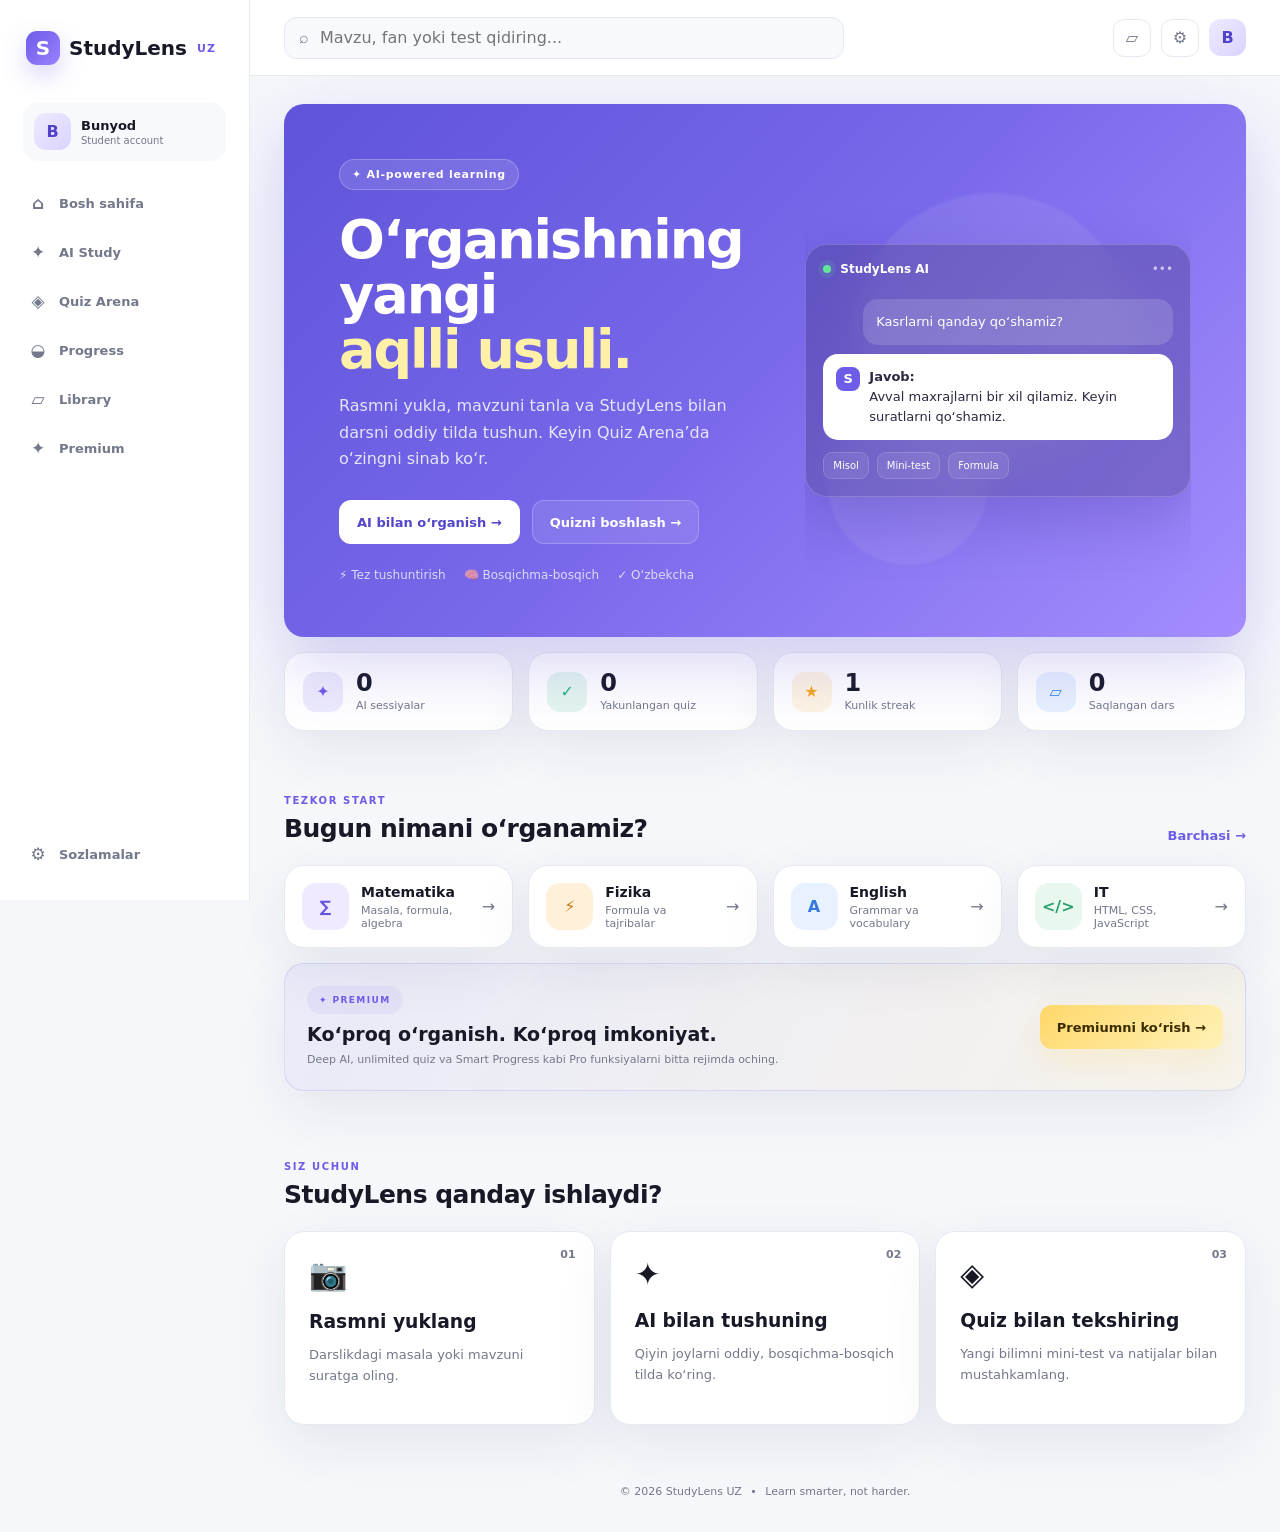
==== commit 27b7ce4f: "change text in premium.html, library.html, progress.html, quiz.html, study.html, index.html" ====
--- a/index.html
+++ b/index.html
@@ -22,12 +22,12 @@
                 <a href="study.html" data-nav="study"><span>✦</span> AI Study</a>
                 <a href="quiz.html" data-nav="quiz"><span>◈</span> Quiz Arena</a>
                 <a href="progress.html" data-nav="progress"><span>◒</span> Progress</a>
-                <a href="library.html" data-nav="library"><span>▱</span> Library</a><a href="premium.html"
-                    data-nav="premium"><span>✦</span> Premium</a>
+                <a href="library.html" data-nav="library"><span>▱</span> Library</a>
+                <a href="premium.html" data-nav="premium"><span>✦</span> Premium</a>
             </nav>
             <div class="sidebar-bottom">
                 <a href="settings.html" data-nav="settings"><span>⚙</span> Sozlamalar</a>
-                <button class="theme-toggle" id="themeToggle"><span>☾</span> Rejimni almashtirish</button>
+                
             </div>
         </aside>
 
